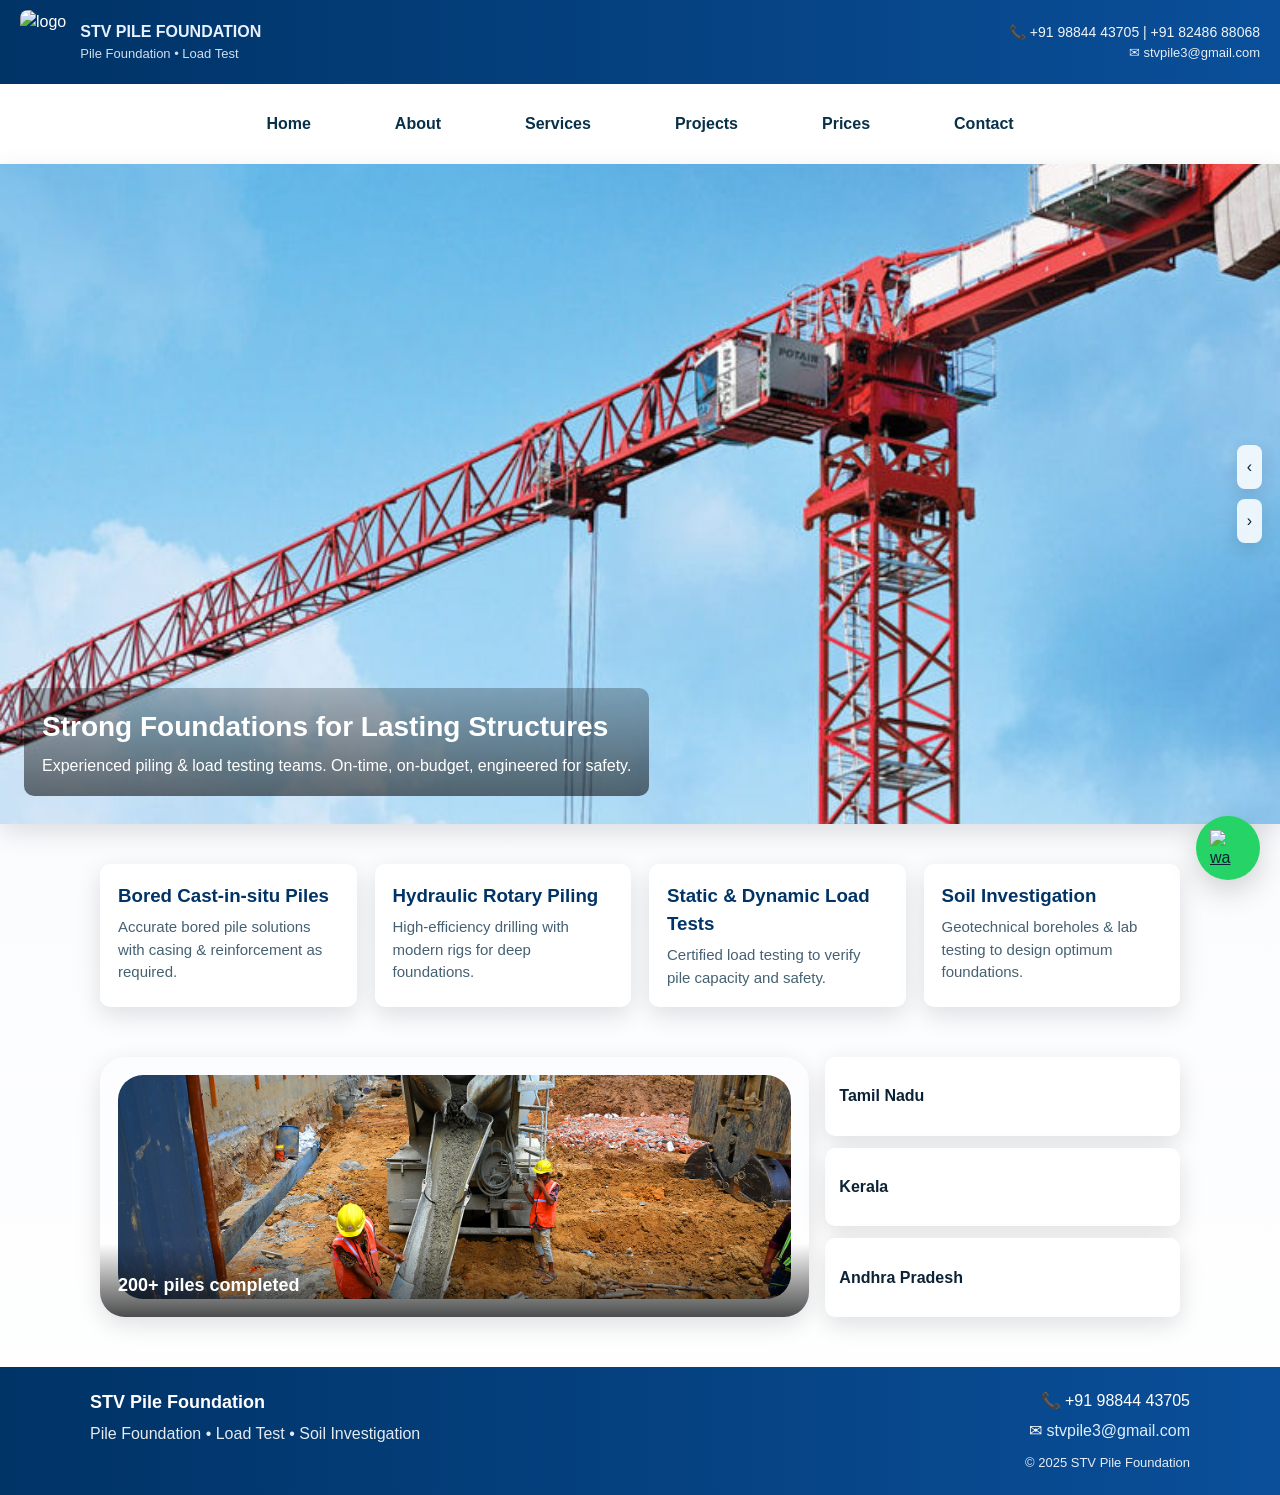
==== index.html @ b6acaedd "Add initial index.html with layout and styles" ====
<!DOCTYPE html>
<html lang="en">
<head>
<meta charset="utf-8" />
<meta name="viewport" content="width=device-width,initial-scale=1" />
<title>STV Pile Foundation — Home</title>

<style>
  /* -------- Theme & Reset -------- */
  :root{
    --blue-900:#003366;
    --blue-700:#0a4f9a;
    --accent:#0ea5ff;
    --muted:#f4f7fb;
    --card:#ffffff;
    --shadow: 0 8px 24px rgba(2,6,23,0.12);
  }
  *{box-sizing:border-box;margin:0;padding:0}
  body{font-family:Inter, Arial, sans-serif;background:linear-gradient(180deg,var(--muted),#fff);color:#0b2236;line-height:1.5;}
  a{color:inherit}

  /* -------- Topbar & Header (shared) -------- */
  .topbar{
    background:linear-gradient(90deg,var(--blue-900),var(--blue-700));
    color:white;
    padding:10px 20px;
    display:flex;
    justify-content:space-between;
    align-items:center;
    gap:20px;
    box-shadow:var(--shadow);
  }
  .top-left{display:flex;align-items:center;gap:14px}
  .logo{height:64px;width:auto;border-radius:8px;object-fit:contain}
  .top-contact{font-size:14px;opacity:0.95}
  header {
    background:white;
    display:flex;
    flex-direction:row;
    align-items:center;
    justify-content:center;   /* Spread items */
    padding:18px 20px;
    box-shadow:0 6px 0px rgba(0,0,0,0.06);
    gap: 60px;
}

/* COMMON CLASS FOR ALL OTHER HEADERS */
.ab, .se, .pe, .po, .co {
    background:#fff;
    display:flex;
    flex-direction:row;
    align-items:center;
    justify-content:left;
    padding:18px 0px;
    box-shadow:0 6px 0px rgba(0,0,0,0.06);
    /* gap: 60px; */
    /* width: calc(100% - 100px); */
    margin: 0 auto; /* centers content */
}

  header .brand { text-align:center; margin-bottom:12px }
  h1{font-size:24px;color:var(--blue-900);letter-spacing:0.4px}
  p.lead{color:#3b556b;margin-top:6px}

  nav.mainnav{display:flex;gap:18px;flex-wrap:wrap}
  nav.mainnav a{
    text-decoration:none;padding:10px 12px;border-radius:8px;font-weight:600;color:#083049;
    transition:all .22s ease;
  }
  nav.mainnav a:hover{background:linear-gradient(90deg,var(--blue-700),var(--blue-900));color:white;box-shadow:0 8px 20px rgba(3,30,66,0.12)}
  /* nav.mainnav a.active{background:var(--blue-900);color:white} */

  /* -------- Hero Slider -------- */
  .hero{
    max-width:1500px;margin:0px auto 2px;overflow:hidden;box-shadow:var(--shadow);background:#fff;
  }
  .slides{position:relative;height:660px}
  .slide{
    position:absolute;inset:0;opacity:0;transition:opacity .9s ease, transform .9s ease;
    background-size:cover;background-position:center;
  }
  .slide.show{opacity:1;transform:translateY(0)}
  .hero-overlay{
    position:absolute;left:24px;bottom:28px;color:white;z-index:4;
    background:linear-gradient(180deg, rgba(0,0,0,0.25), rgba(0,0,0,0.55));
    padding:18px;border-radius:10px;max-width:60%;
  }
  .hero-overlay h2{font-size:28px;margin-bottom:6px}
  .hero-controls{position:absolute;right:18px;top:50%;transform:translateY(-50%);z-index:6;display:flex;flex-direction:column;gap:10px}
  .hero-btn{background:rgba(255,255,255,0.85);padding:10px;border-radius:8px;cursor:pointer;box-shadow:0 6px 18px rgba(2,6,23,0.12)}
  .hero-btn:hover{transform:translateY(-3px)}

  /* -------- Quick services cards -------- */
  .cards{max-width:1100px;margin:30px auto;display:grid;grid-template-columns:repeat(auto-fit,minmax(220px,1fr));gap:18px;padding:10px}
  .card{background:var(--card);padding:18px;border-radius:10px;box-shadow:var(--shadow);transition:transform .25s ease, box-shadow .25s ease}
  .card:hover{transform:translateY(-8px);box-shadow:0 16px 40px rgba(3,30,66,0.12)}
  .card h3{color:var(--blue-900);margin-bottom:6px}
  .card p{color:#446173;font-size:15px}

  /* -------- Projects preview -------- */
  .projects-preview{max-width:1100px;margin:18px auto 40px;padding:10px;display:grid;grid-template-columns:2fr 1fr;gap:16px;align-items:stretch}
  .project-large{background:url('Images/p1.jpg') center/cover no-repeat;height:240px;border-radius:12px;box-shadow:var(--shadow);position:relative;display:flex;align-items:flex-end;padding:18px;color:white}
  .project-large .tag{background:rgba(0,0,0,0.45);padding:8px;border-radius:8px}
  .project-list{display:grid;gap:12px}
  .project-item{background:#fff;padding:14px;border-radius:10px;box-shadow:var(--shadow);display:flex;align-items:center;gap:12px}

  /* -------- Footer (shared) -------- */
  footer{background:linear-gradient(90deg,var(--blue-900),var(--blue-700));color:white;padding:22px 18px;margin-top:36px}
  footer .wrap{max-width:1100px;margin:auto;display:flex;justify-content:space-between;gap:20px;flex-wrap:wrap}
  footer a{color:#dbeeff;text-decoration:none}

  /* -------- WhatsApp floating -------- */
  .wa{
    position:fixed;right:20px;bottom:20px;width:64px;height:64px;border-radius:50%;
    display:flex;align-items:center;justify-content:center;background:#25D366;box-shadow:0 10px 30px rgba(0,0,0,0.18);z-index:60;transition:transform .2s;
  }
  .wa:hover{transform:translateY(-6px)}
  .wa img{width:36px;height:36px}

  /* -------- Responsive -------- */
  @media (max-width:880px){
    .hero-overlay{max-width:85%}
    .projects-preview{grid-template-columns:1fr}
    .project-large{height:180px}
  }

  /* -------- small animations -------- */
  .fade-in{opacity:0;transform:translateY(8px);animation:fadeIn .7s forwards}
  @keyframes fadeIn{to{opacity:1;transform:none}}


  .project-large{
  position: relative;
  border-radius: 25px;
  overflow: hidden;
  height: 260px;
}

.project-img{
  width: 100%;
  height: 100%;
  object-fit: cover;
  display: block;
    border-radius: 25px;

}

.project-overlay{
  position: absolute;
  bottom: 0;
  left: 0;
  right: 0;
  padding: 18px;
  background: linear-gradient(to top, rgba(0,0,0,0.7), transparent);
  color: white;
}

</style>
</head>
<body>

  <!-- Topbar -->
  <div class="topbar">
    <div class="top-left">
      <img class="logo" src="Images/logo.png" alt="logo">
      <div style="color:#e6f0ff">
        <div style="font-weight:700">STV PILE FOUNDATION</div>
        <div style="font-size:13px;opacity:.9">Pile Foundation • Load Test</div>
      </div>
    </div>

    <div class="top-contact" style="text-align:right">
      <div>📞 +91 98844 43705 | +91 82486 88068</div>
      <div style="font-size:13px;opacity:.95">✉ stvpile3@gmail.com</div>
    </div>
  </div>

  <!-- Header + Nav -->
  <header>
    <nav class="mainnav">
      <a class="active" href="stv.html">Home</a></nav>
      <nav class="mainnav"> <a href="about.html">About</a>
</nav>
      <nav class="mainnav"><a href="service.html">Services</a></nav>
      <nav class="mainnav"> <a href="project.html">Projects</a></nav>
      <nav class="mainnav"><a href="price.html">Prices</a></nav>
      <nav class="mainnav"><a href="contact.html">Contact</a></nav>
  </header>
  

  <!-- HERO -->
  <section class="hero fade-in" aria-hidden="false">

    <div class="slides" id="slides">
      <div class="slide show" style="background-image:url('img1.jpg')"></div>
      <div class="slide" style="background-image:url('img2.jpg')"></div>
      <div class="slide" style="background-image:url('img3.jpg')"></div>
      <div class="hero-overlay">
        <h2>Strong Foundations for Lasting Structures</h2>
        <p>Experienced piling & load testing teams. On-time, on-budget, engineered for safety.</p>
      </div>
      <div class="hero-controls">
        <div class="hero-btn" id="prev">‹</div>
        <div class="hero-btn" id="next">›</div>
      </div>
    </div>
  </section>

  <!-- Services Cards -->
  <section class="cards fade-in" style="animation-delay:.15s">
    <div class="card">
      <h3>Bored Cast-in-situ Piles</h3>
      <p>Accurate bored pile solutions with casing & reinforcement as required.</p>
    </div>
    <div class="card">
      <h3>Hydraulic Rotary Piling</h3>
      <p>High-efficiency drilling with modern rigs for deep foundations.</p>
    </div>
    <div class="card">
      <h3>Static & Dynamic Load Tests</h3>
      <p>Certified load testing to verify pile capacity and safety.</p>
    </div>
    <div class="card">
      <h3>Soil Investigation</h3>
      <p>Geotechnical boreholes & lab testing to design optimum foundations.</p>
    </div>
  </section>

  <!-- Projects preview
  <section class="projects-preview fade-in" style="animation-delay:.25s">
    <div class="project-large">
      <div>
        <div class="tag">Residential Complex — Chennai</div>
        <div style="margin-top:10px;font-weight:700;font-size:18px">200+ piles completed</div>
      </div>
    </div>
    <div class="project-list">
      <div class="project-item"><strong>Commercial Complex</strong> • Coimbatore</div>
      <div class="project-item"><strong>Bridge Support</strong> • Trichy</div>
      <div class="project-item"><strong>Industrial Plant</strong> • Hosur</div>
    </div>
  </section> -->
  <!-- Projects preview -->
<section class="projects-preview fade-in" style="animation-delay:.25s">

  <div class="project-large">
    <!-- Image -->
    <img src="imgg1.jpg" alt="Residential Complex Chennai" class="project-img">

    <!-- Text Overlay -->
    <div class="project-overlay">
      <div style="margin-top:10px;font-weight:700;font-size:18px">
        200+ piles completed
      </div>
    </div>
  </div>

  <div class="project-list">
    <div class="project-item"><strong>  Tamil Nadu</strong> </div>
    <div class="project-item"><strong>  Kerala</strong></div>
    <div class="project-item"><strong>  Andhra Pradesh</strong></div>
  </div>

</section>


  <!-- Footer -->
  <footer>
    <div class="wrap">
      <div>
        <div style="font-size:18px;font-weight:700">STV Pile Foundation</div>
        <div style="opacity:0.9;margin-top:6px">Pile Foundation • Load Test • Soil Investigation</div>
      </div>
      <div style="text-align:right">
        <div>📞 +91 98844 43705</div>
        <div style="margin-top:6px">✉ <a href="mailto:stvpile3@gmail.com">stvpile3@gmail.com</a></div>
        <div style="margin-top:10px; font-size:13px; opacity:.9">© 2025 STV Pile Foundation</div>
      </div>
    </div>
  </footer>

  <!-- WhatsApp -->
  <a class="wa" href="https://wa.me/919884443705" target="_blank" aria-label="WhatsApp">
    <img src="https://upload.wikimedia.org/wikipedia/commons/6/6b/WhatsApp.svg" alt="wa">
  </a>

<script>
  // Slider simple logic
  (function(){
    const slides = document.querySelectorAll('.slide');
    let idx = 0, timer = null;

    function show(i){
      slides.forEach(s=>s.classList.remove('show'));
      slides[i].classList.add('show');
    }
    function next(){ idx = (idx+1) % slides.length; show(idx); }

    document.getElementById('next').addEventListener('click', ()=>{
      clearInterval(timer); next(); timer = setInterval(next,4000);
    });
    document.getElementById('prev').addEventListener('click', ()=>{
      clearInterval(timer); idx = (idx-1 + slides.length) % slides.length; show(idx); timer = setInterval(next,4000);
    });

    timer = setInterval(next,4000);
    show(0);
  })();
</script>

</body>
</html>
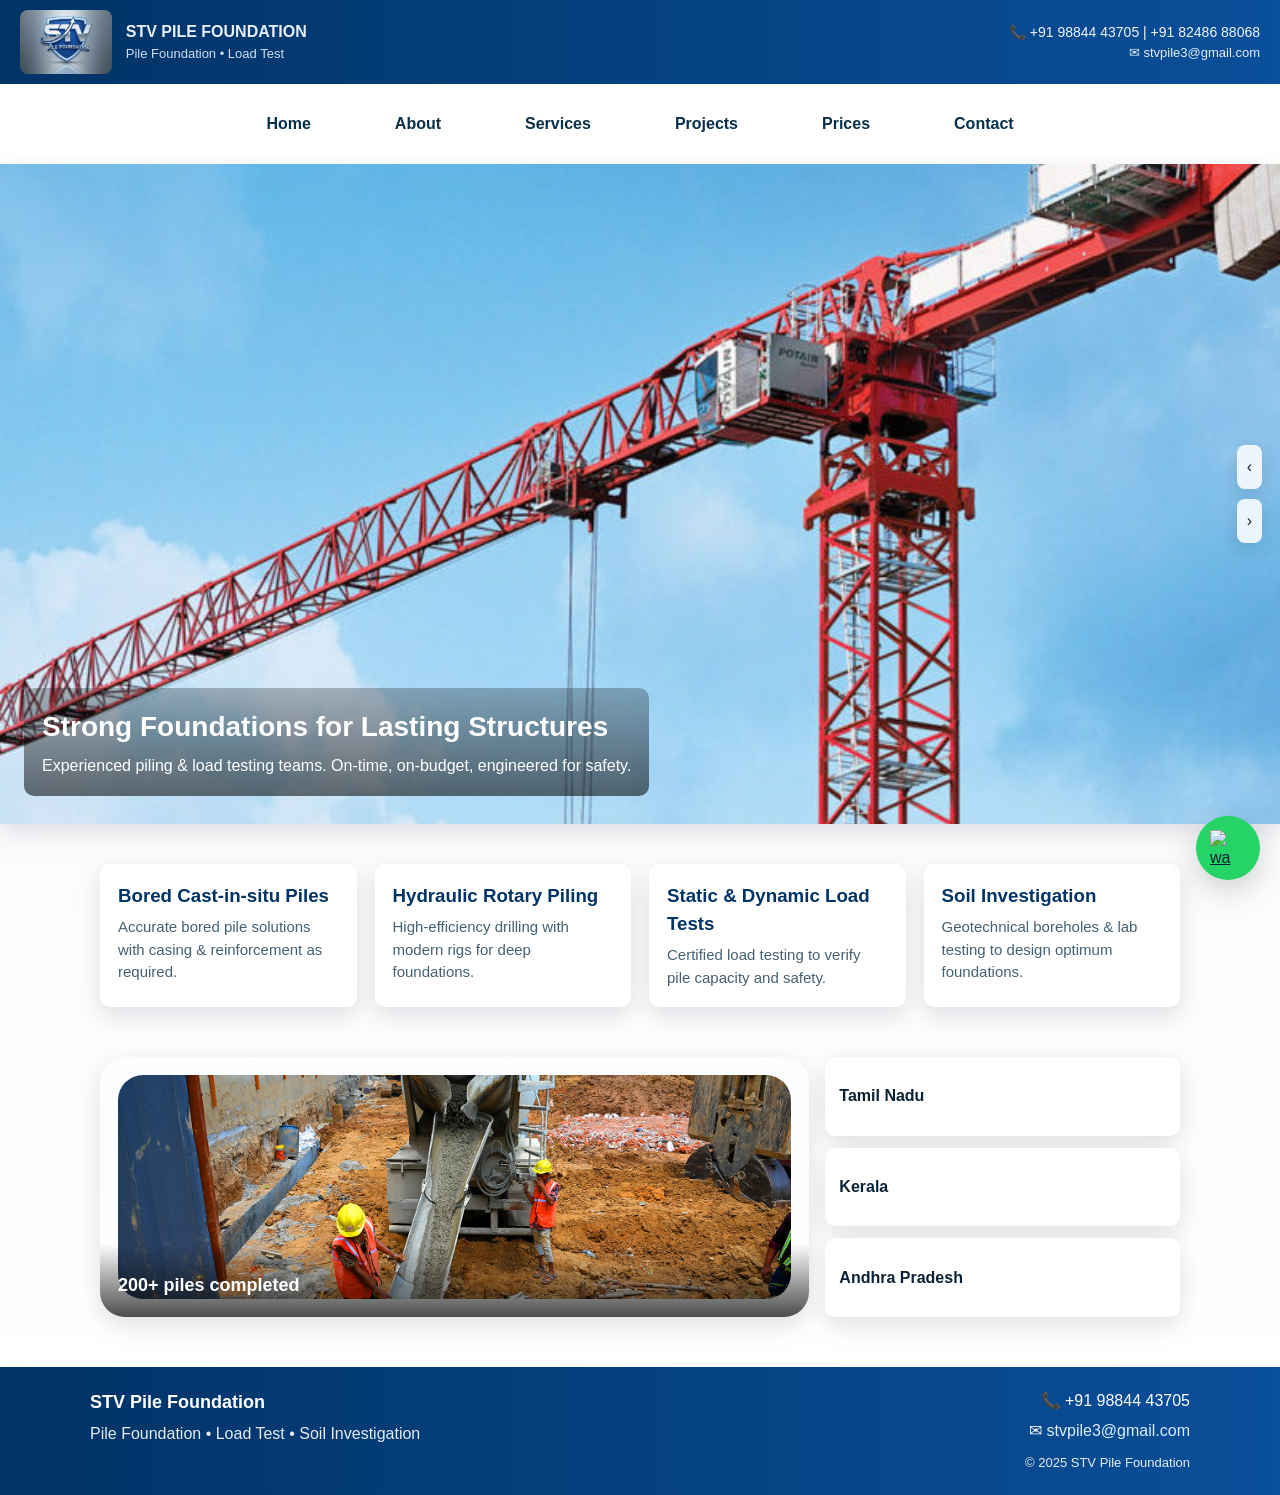
==== commit ca423a34: "Update index.html" ====
--- a/index.html
+++ b/index.html
@@ -162,7 +162,7 @@
   <!-- Topbar -->
   <div class="topbar">
     <div class="top-left">
-      <img class="logo" src="Images/logo.png" alt="logo">
+      <img class="logo" src="logo.png" alt="logo">
       <div style="color:#e6f0ff">
         <div style="font-weight:700">STV PILE FOUNDATION</div>
         <div style="font-size:13px;opacity:.9">Pile Foundation • Load Test</div>
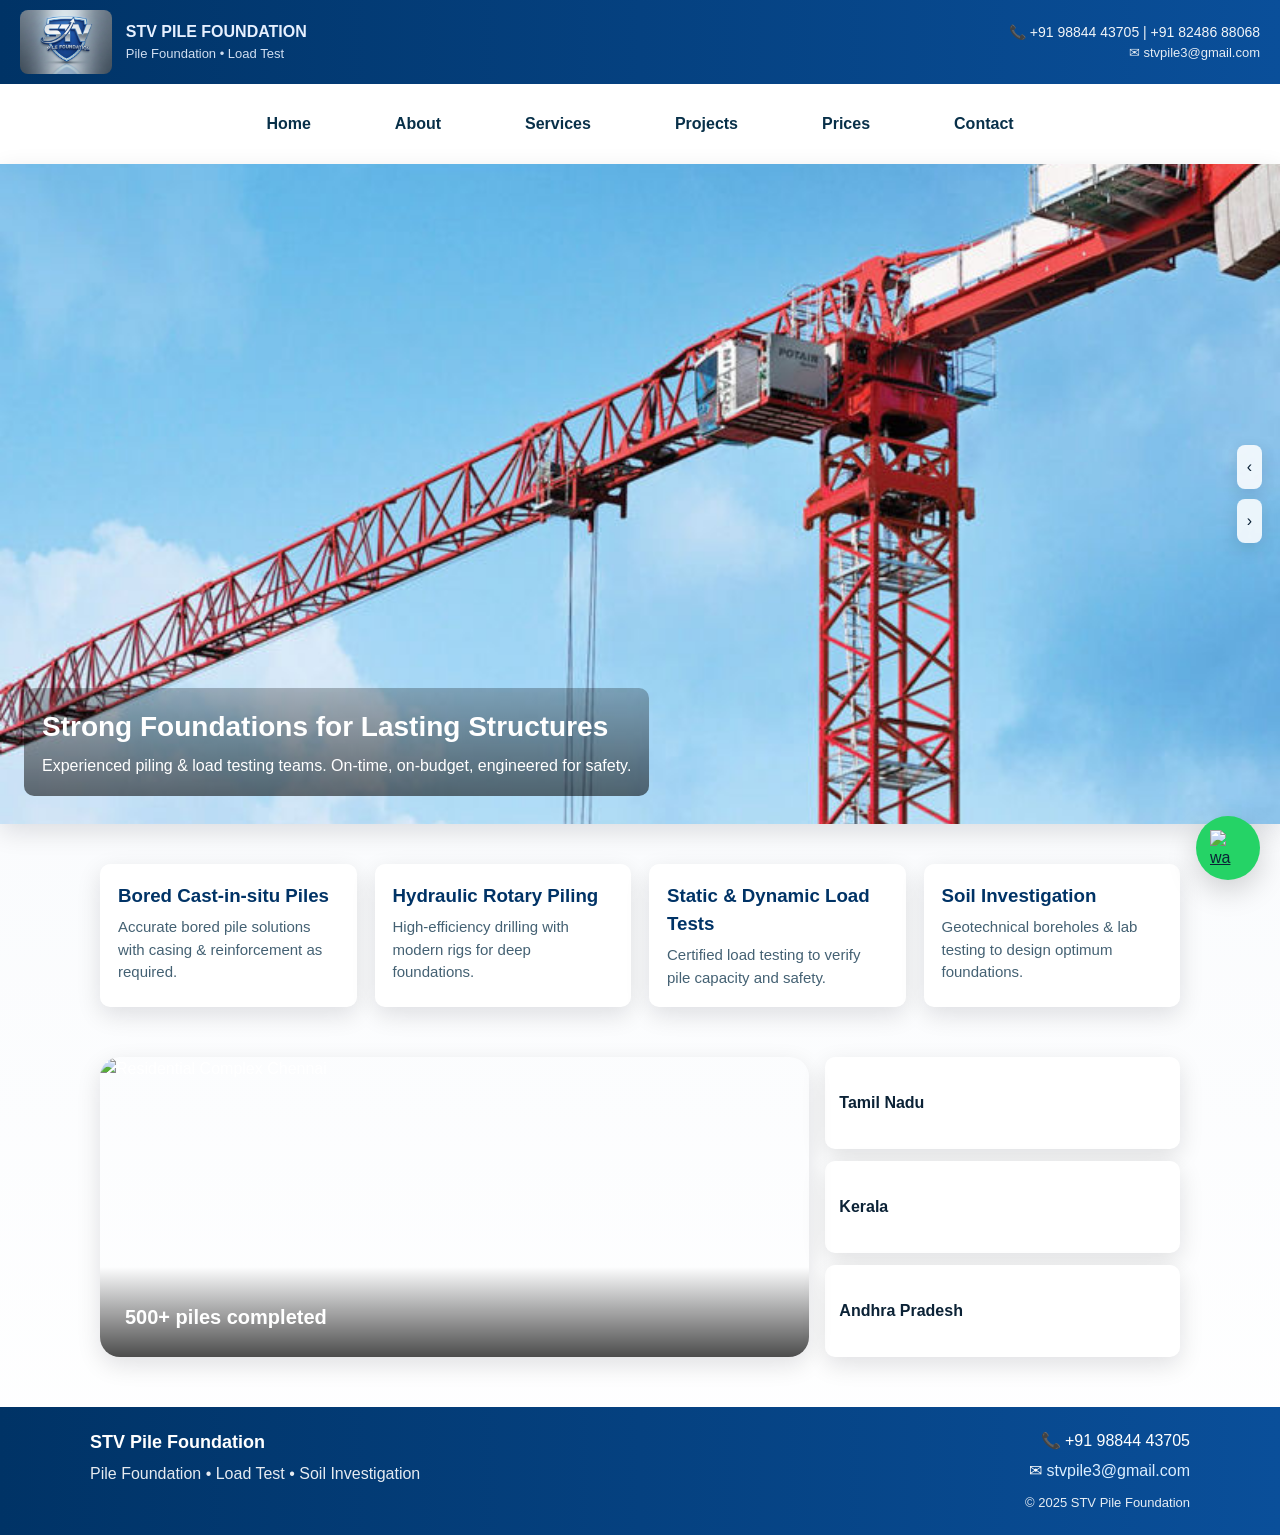
==== commit 2194828b: "final" ====
--- a/index.html
+++ b/index.html
@@ -99,7 +99,7 @@
 
   /* -------- Projects preview -------- */
   .projects-preview{max-width:1100px;margin:18px auto 40px;padding:10px;display:grid;grid-template-columns:2fr 1fr;gap:16px;align-items:stretch}
-  .project-large{background:url('Images/p1.jpg') center/cover no-repeat;height:240px;border-radius:12px;box-shadow:var(--shadow);position:relative;display:flex;align-items:flex-end;padding:18px;color:white}
+  .project-large{background:url('Images/p1.jpg') center/cover no-repeat;height:240px;border-radius:12px;box-shadow:var(--shadow);position:relative;display:flex;align-items:flex-end;padding:0px;color:white}
   .project-large .tag{background:rgba(0,0,0,0.45);padding:8px;border-radius:8px}
   .project-list{display:grid;gap:12px}
   .project-item{background:#fff;padding:14px;border-radius:10px;box-shadow:var(--shadow);display:flex;align-items:center;gap:12px}
@@ -129,11 +129,11 @@
   @keyframes fadeIn{to{opacity:1;transform:none}}
 
 
-  .project-large{
+.project-large{
   position: relative;
-  border-radius: 25px;
+  height: 300px;
+  border-radius: 20px;
   overflow: hidden;
-  height: 260px;
 }
 
 .project-img{
@@ -141,19 +141,17 @@
   height: 100%;
   object-fit: cover;
   display: block;
-    border-radius: 25px;
-
 }
 
 .project-overlay{
-  position: absolute;
-  bottom: 0;
-  left: 0;
-  right: 0;
-  padding: 18px;
-  background: linear-gradient(to top, rgba(0,0,0,0.7), transparent);
-  color: white;
-}
+  position:absolute;
+  bottom:0;
+  width:100%;
+  padding:25px;
+  background:linear-gradient(to top, rgba(0,0,0,0.7), transparent);
+  color:#fff;
+}
+
 
 </style>
 </head>
@@ -178,7 +176,7 @@
   <!-- Header + Nav -->
   <header>
     <nav class="mainnav">
-      <a class="active" href="stv.html">Home</a></nav>
+      <a class="active" href="index.html">Home</a></nav>
       <nav class="mainnav"> <a href="about.html">About</a>
 </nav>
       <nav class="mainnav"><a href="service.html">Services</a></nav>
@@ -186,7 +184,7 @@
       <nav class="mainnav"><a href="price.html">Prices</a></nav>
       <nav class="mainnav"><a href="contact.html">Contact</a></nav>
   </header>
-  
+
 
   <!-- HERO -->
   <section class="hero fade-in" aria-hidden="false">
@@ -226,31 +224,17 @@
     </div>
   </section>
 
-  <!-- Projects preview
-  <section class="projects-preview fade-in" style="animation-delay:.25s">
-    <div class="project-large">
-      <div>
-        <div class="tag">Residential Complex — Chennai</div>
-        <div style="margin-top:10px;font-weight:700;font-size:18px">200+ piles completed</div>
-      </div>
-    </div>
-    <div class="project-list">
-      <div class="project-item"><strong>Commercial Complex</strong> • Coimbatore</div>
-      <div class="project-item"><strong>Bridge Support</strong> • Trichy</div>
-      <div class="project-item"><strong>Industrial Plant</strong> • Hosur</div>
-    </div>
-  </section> -->
   <!-- Projects preview -->
 <section class="projects-preview fade-in" style="animation-delay:.25s">
 
   <div class="project-large">
     <!-- Image -->
-    <img src="imgg1.jpg" alt="Residential Complex Chennai" class="project-img">
+    <img src="vec.png" alt="Residential Complex Chennai" class="project-img">
 
     <!-- Text Overlay -->
     <div class="project-overlay">
-      <div style="margin-top:10px;font-weight:700;font-size:18px">
-        200+ piles completed
+        <div style="margin-top:10px;font-weight:700;font-size:20px">
+        500+ piles completed
       </div>
     </div>
   </div>
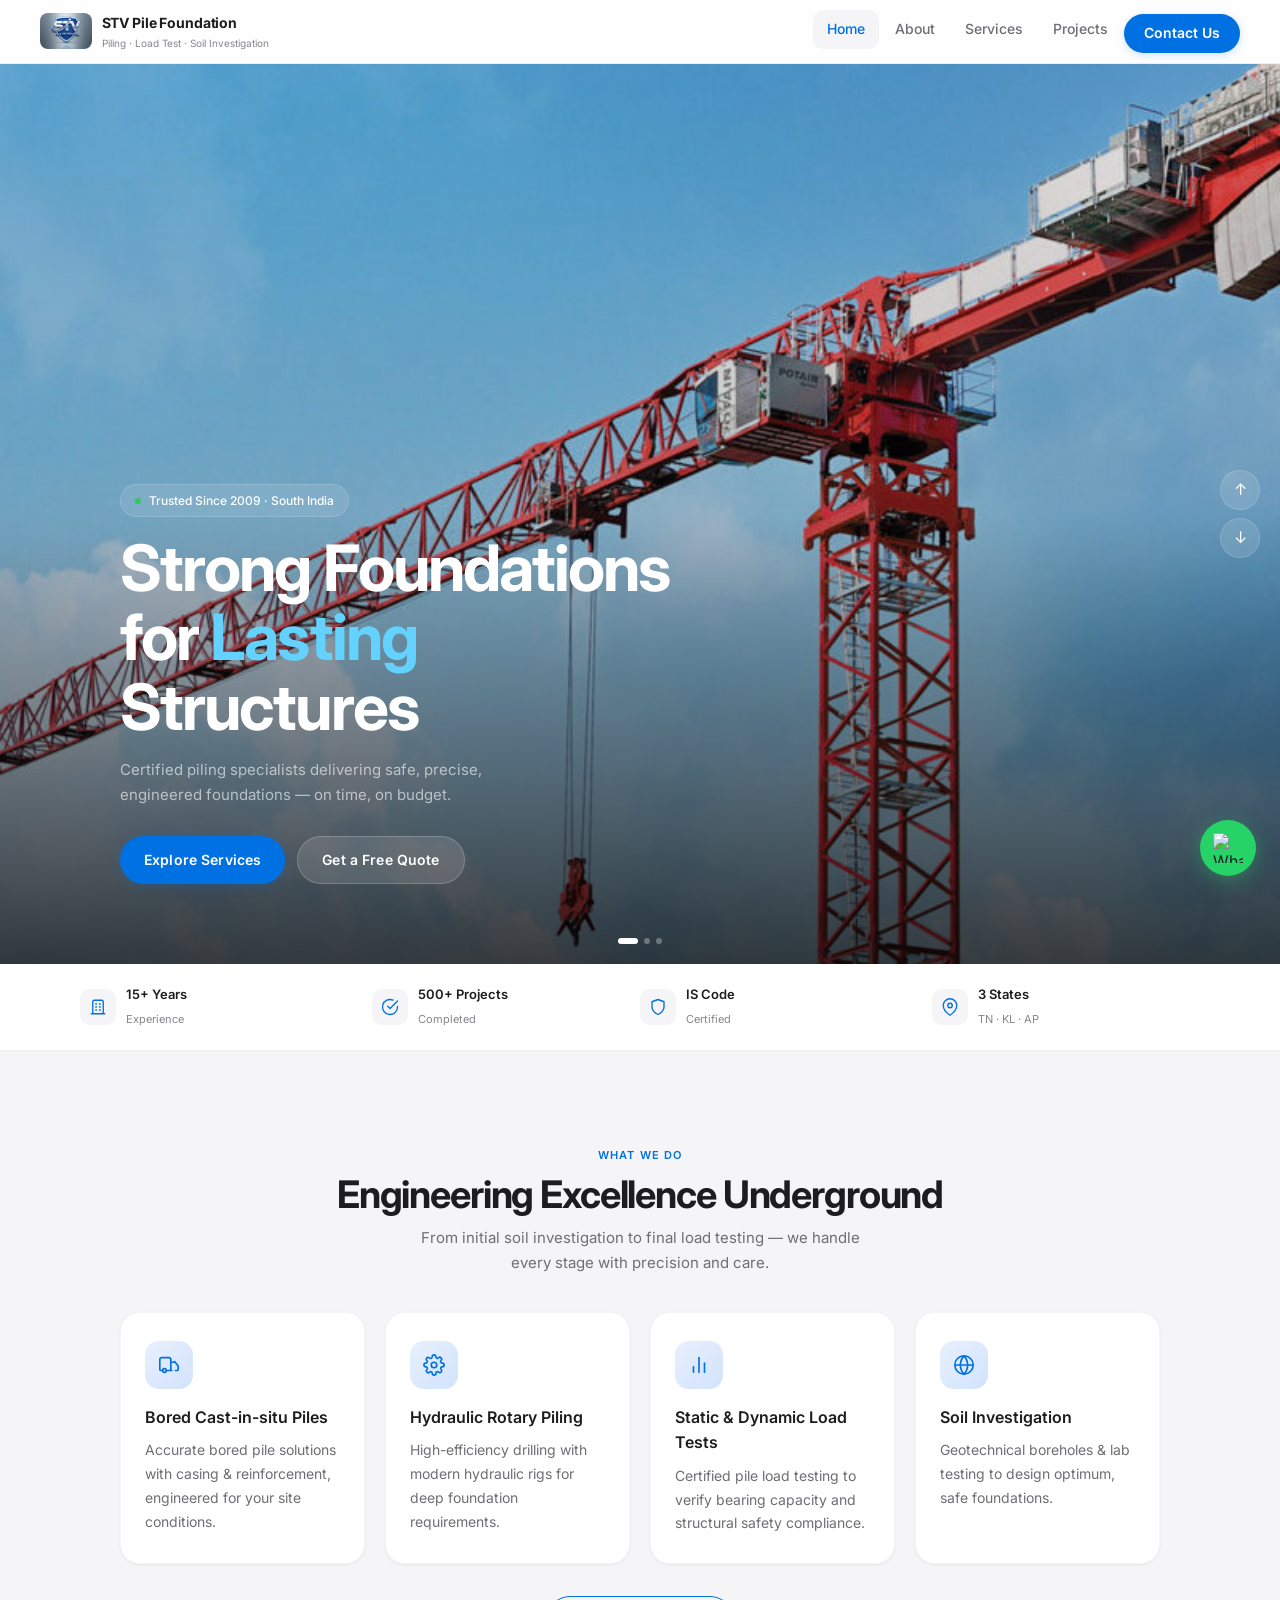
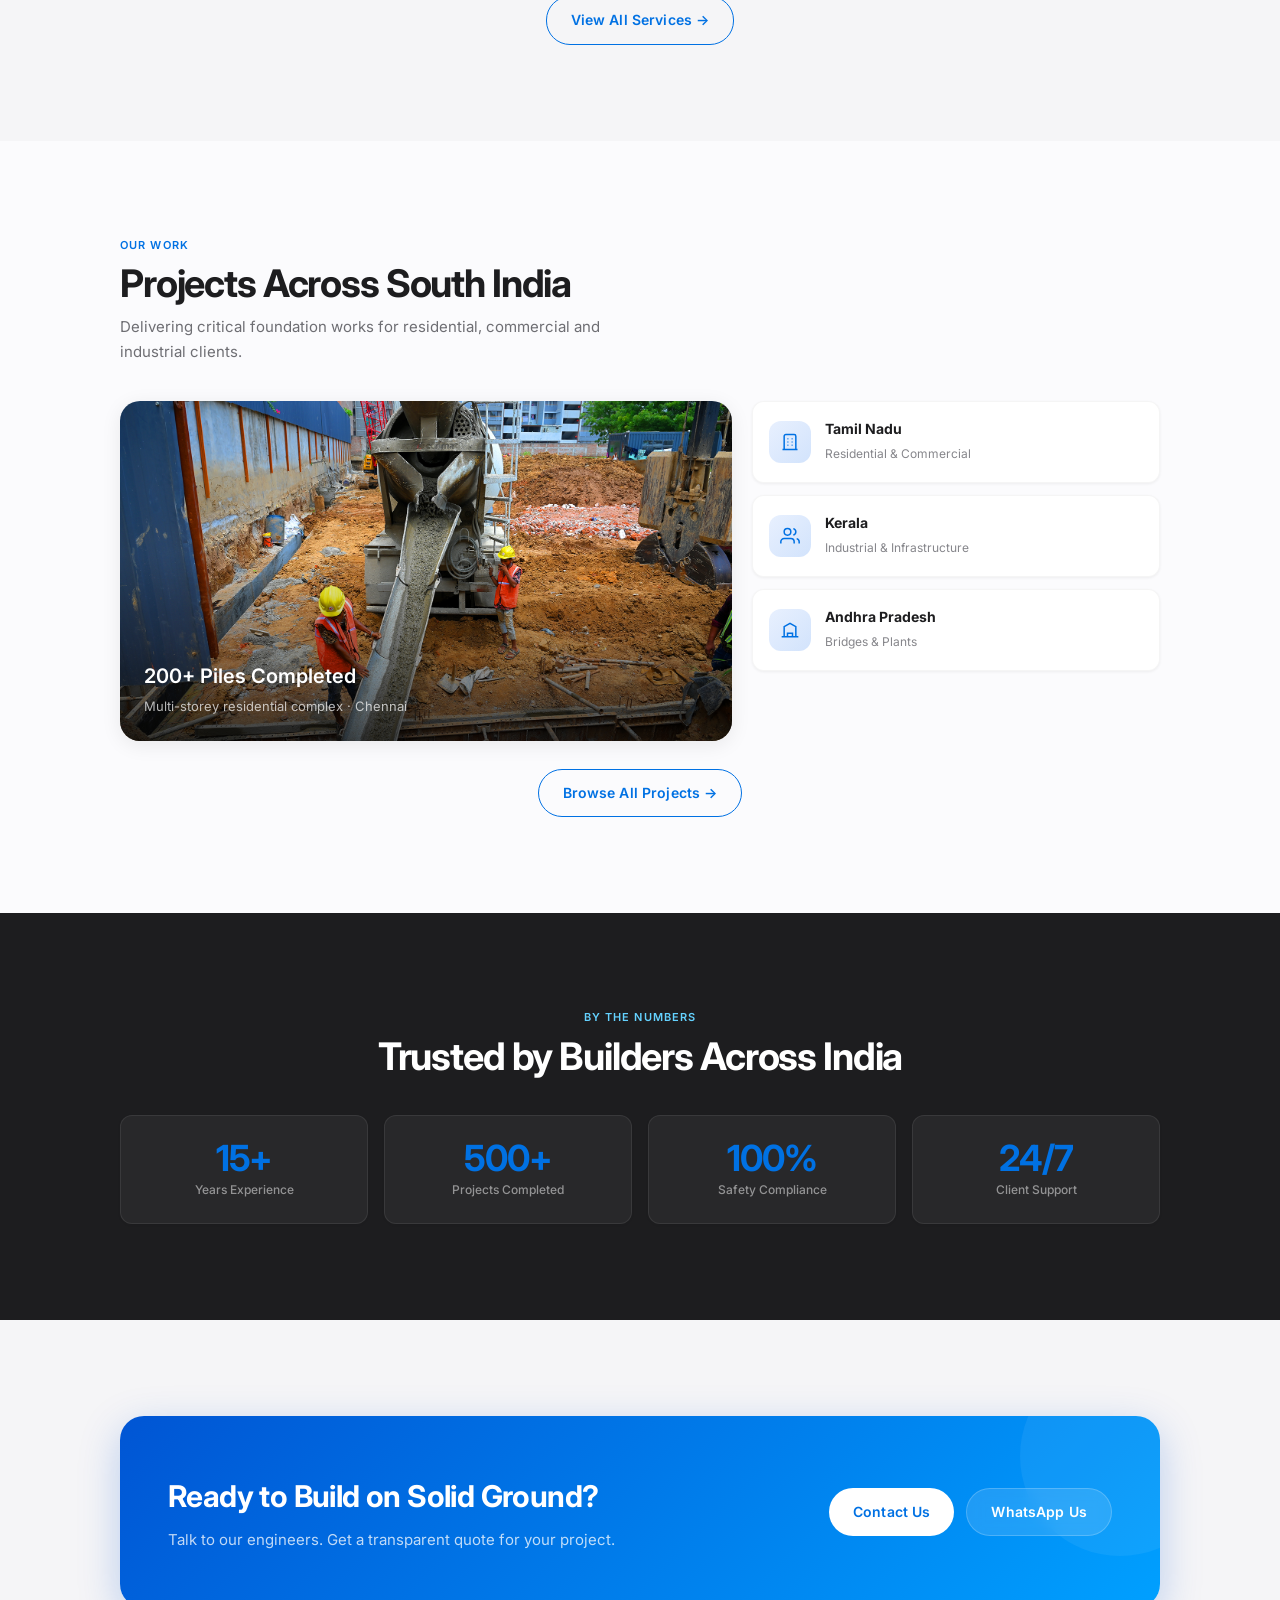
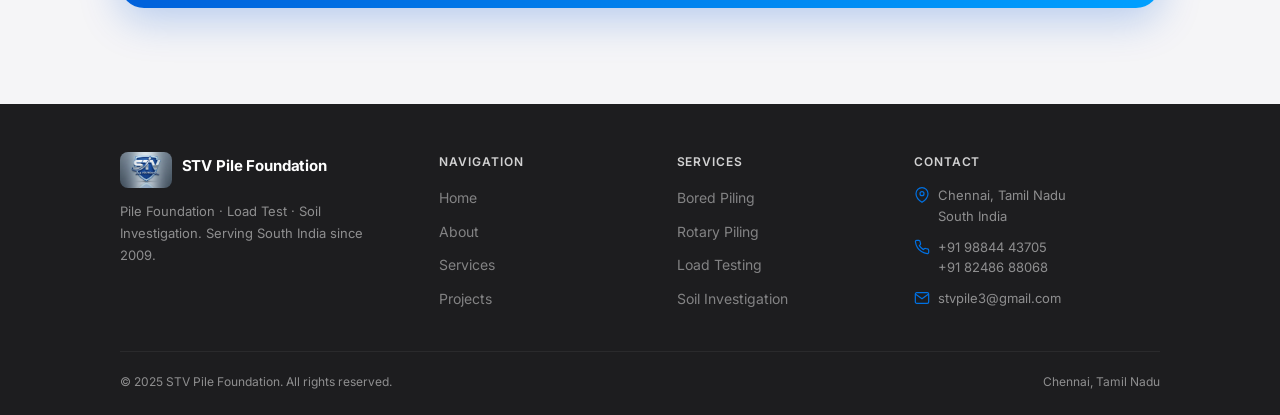
==== commit 292d67ee: "Initial commit" ====
--- a/index.html
+++ b/index.html
@@ -1,296 +1,299 @@
 <!DOCTYPE html>
 <html lang="en">
 <head>
-<meta charset="utf-8" />
-<meta name="viewport" content="width=device-width,initial-scale=1" />
-<title>STV Pile Foundation — Home</title>
-
-<style>
-  /* -------- Theme & Reset -------- */
-  :root{
-    --blue-900:#003366;
-    --blue-700:#0a4f9a;
-    --accent:#0ea5ff;
-    --muted:#f4f7fb;
-    --card:#ffffff;
-    --shadow: 0 8px 24px rgba(2,6,23,0.12);
-  }
-  *{box-sizing:border-box;margin:0;padding:0}
-  body{font-family:Inter, Arial, sans-serif;background:linear-gradient(180deg,var(--muted),#fff);color:#0b2236;line-height:1.5;}
-  a{color:inherit}
-
-  /* -------- Topbar & Header (shared) -------- */
-  .topbar{
-    background:linear-gradient(90deg,var(--blue-900),var(--blue-700));
-    color:white;
-    padding:10px 20px;
-    display:flex;
-    justify-content:space-between;
-    align-items:center;
-    gap:20px;
-    box-shadow:var(--shadow);
-  }
-  .top-left{display:flex;align-items:center;gap:14px}
-  .logo{height:64px;width:auto;border-radius:8px;object-fit:contain}
-  .top-contact{font-size:14px;opacity:0.95}
-  header {
-    background:white;
-    display:flex;
-    flex-direction:row;
-    align-items:center;
-    justify-content:center;   /* Spread items */
-    padding:18px 20px;
-    box-shadow:0 6px 0px rgba(0,0,0,0.06);
-    gap: 60px;
+<meta charset="utf-8"/>
+<meta name="viewport" content="width=device-width,initial-scale=1"/>
+<title>STV Pile Foundation | Piling & Foundation Services in Chennai, Tamil Nadu</title>
+<meta name="description" content="STV Pile Foundation — trusted piling contractor with 15+ years experience in Chennai. Bored piling, rotary piling, load testing & soil investigation across Tamil Nadu, Kerala & Andhra Pradesh."/>
+<meta name="keywords" content="pile foundation Chennai, piling contractor Tamil Nadu, bored piling services, hydraulic rotary piling, pile load testing, soil investigation Chennai, foundation engineering South India, piling company near me, best piling contractor Chennai"/>
+<meta name="author" content="STV Pile Foundation"/>
+<meta name="robots" content="index, follow"/>
+<link rel="canonical" href="https://stvpile.in/"/>
+<meta property="og:title" content="STV Pile Foundation | Piling & Foundation Services in Chennai"/>
+<meta property="og:description" content="Trusted piling contractor with 15+ years experience. Bored piling, rotary piling, load testing & soil investigation across South India."/>
+<meta property="og:image" content="https://stvpile.in/Images/logo.png"/>
+<meta property="og:url" content="https://stvpile.in/"/>
+<meta property="og:type" content="website"/>
+<meta property="og:site_name" content="STV Pile Foundation"/>
+<link rel="icon" type="image/png" href="Images/logo.png"/>
+<link rel="apple-touch-icon" href="Images/logo.png"/>
+<link rel="preconnect" href="https://fonts.googleapis.com"/>
+<link rel="preconnect" href="https://fonts.gstatic.com" crossorigin/>
+<link rel="stylesheet" href="style.css"/>
+<script type="application/ld+json">
+{
+  "@context":"https://schema.org",
+  "@type":"LocalBusiness",
+  "name":"STV Pile Foundation",
+  "description":"Trusted piling contractor providing bored piling, rotary piling, load testing and soil investigation services across South India since 2009.",
+  "url":"https://stvpile.in",
+  "telephone":"+919884443705",
+  "email":"stvpile3@gmail.com",
+  "address":{"@type":"PostalAddress","addressLocality":"Chennai","addressRegion":"Tamil Nadu","addressCountry":"IN"},
+  "geo":{"@type":"GeoCoordinates","latitude":"13.0827","longitude":"80.2707"},
+  "areaServed":["Tamil Nadu","Kerala","Andhra Pradesh"],
+  "foundingDate":"2009",
+  "image":"https://stvpile.in/Images/logo.png",
+  "priceRange":"$$",
+  "openingHoursSpecification":{"@type":"OpeningHoursSpecification","dayOfWeek":["Monday","Tuesday","Wednesday","Thursday","Friday","Saturday","Sunday"],"opens":"00:00","closes":"23:59"}
 }
-
-/* COMMON CLASS FOR ALL OTHER HEADERS */
-.ab, .se, .pe, .po, .co {
-    background:#fff;
-    display:flex;
-    flex-direction:row;
-    align-items:center;
-    justify-content:left;
-    padding:18px 0px;
-    box-shadow:0 6px 0px rgba(0,0,0,0.06);
-    /* gap: 60px; */
-    /* width: calc(100% - 100px); */
-    margin: 0 auto; /* centers content */
-}
-
-  header .brand { text-align:center; margin-bottom:12px }
-  h1{font-size:24px;color:var(--blue-900);letter-spacing:0.4px}
-  p.lead{color:#3b556b;margin-top:6px}
-
-  nav.mainnav{display:flex;gap:18px;flex-wrap:wrap}
-  nav.mainnav a{
-    text-decoration:none;padding:10px 12px;border-radius:8px;font-weight:600;color:#083049;
-    transition:all .22s ease;
-  }
-  nav.mainnav a:hover{background:linear-gradient(90deg,var(--blue-700),var(--blue-900));color:white;box-shadow:0 8px 20px rgba(3,30,66,0.12)}
-  /* nav.mainnav a.active{background:var(--blue-900);color:white} */
-
-  /* -------- Hero Slider -------- */
-  .hero{
-    max-width:1500px;margin:0px auto 2px;overflow:hidden;box-shadow:var(--shadow);background:#fff;
-  }
-  .slides{position:relative;height:660px}
-  .slide{
-    position:absolute;inset:0;opacity:0;transition:opacity .9s ease, transform .9s ease;
-    background-size:cover;background-position:center;
-  }
-  .slide.show{opacity:1;transform:translateY(0)}
-  .hero-overlay{
-    position:absolute;left:24px;bottom:28px;color:white;z-index:4;
-    background:linear-gradient(180deg, rgba(0,0,0,0.25), rgba(0,0,0,0.55));
-    padding:18px;border-radius:10px;max-width:60%;
-  }
-  .hero-overlay h2{font-size:28px;margin-bottom:6px}
-  .hero-controls{position:absolute;right:18px;top:50%;transform:translateY(-50%);z-index:6;display:flex;flex-direction:column;gap:10px}
-  .hero-btn{background:rgba(255,255,255,0.85);padding:10px;border-radius:8px;cursor:pointer;box-shadow:0 6px 18px rgba(2,6,23,0.12)}
-  .hero-btn:hover{transform:translateY(-3px)}
-
-  /* -------- Quick services cards -------- */
-  .cards{max-width:1100px;margin:30px auto;display:grid;grid-template-columns:repeat(auto-fit,minmax(220px,1fr));gap:18px;padding:10px}
-  .card{background:var(--card);padding:18px;border-radius:10px;box-shadow:var(--shadow);transition:transform .25s ease, box-shadow .25s ease}
-  .card:hover{transform:translateY(-8px);box-shadow:0 16px 40px rgba(3,30,66,0.12)}
-  .card h3{color:var(--blue-900);margin-bottom:6px}
-  .card p{color:#446173;font-size:15px}
-
-  /* -------- Projects preview -------- */
-  .projects-preview{max-width:1100px;margin:18px auto 40px;padding:10px;display:grid;grid-template-columns:2fr 1fr;gap:16px;align-items:stretch}
-  .project-large{background:url('Images/p1.jpg') center/cover no-repeat;height:240px;border-radius:12px;box-shadow:var(--shadow);position:relative;display:flex;align-items:flex-end;padding:0px;color:white}
-  .project-large .tag{background:rgba(0,0,0,0.45);padding:8px;border-radius:8px}
-  .project-list{display:grid;gap:12px}
-  .project-item{background:#fff;padding:14px;border-radius:10px;box-shadow:var(--shadow);display:flex;align-items:center;gap:12px}
-
-  /* -------- Footer (shared) -------- */
-  footer{background:linear-gradient(90deg,var(--blue-900),var(--blue-700));color:white;padding:22px 18px;margin-top:36px}
-  footer .wrap{max-width:1100px;margin:auto;display:flex;justify-content:space-between;gap:20px;flex-wrap:wrap}
-  footer a{color:#dbeeff;text-decoration:none}
-
-  /* -------- WhatsApp floating -------- */
-  .wa{
-    position:fixed;right:20px;bottom:20px;width:64px;height:64px;border-radius:50%;
-    display:flex;align-items:center;justify-content:center;background:#25D366;box-shadow:0 10px 30px rgba(0,0,0,0.18);z-index:60;transition:transform .2s;
-  }
-  .wa:hover{transform:translateY(-6px)}
-  .wa img{width:36px;height:36px}
-
-  /* -------- Responsive -------- */
-  @media (max-width:880px){
-    .hero-overlay{max-width:85%}
-    .projects-preview{grid-template-columns:1fr}
-    .project-large{height:180px}
-  }
-
-  /* -------- small animations -------- */
-  .fade-in{opacity:0;transform:translateY(8px);animation:fadeIn .7s forwards}
-  @keyframes fadeIn{to{opacity:1;transform:none}}
-
-
-.project-large{
-  position: relative;
-  height: 300px;
-  border-radius: 20px;
-  overflow: hidden;
-}
-
-.project-img{
-  width: 100%;
-  height: 100%;
-  object-fit: cover;
-  display: block;
-}
-
-.project-overlay{
-  position:absolute;
-  bottom:0;
-  width:100%;
-  padding:25px;
-  background:linear-gradient(to top, rgba(0,0,0,0.7), transparent);
-  color:#fff;
-}
-
-
-</style>
+</script>
 </head>
 <body>
 
-  <!-- Topbar -->
-  <div class="topbar">
-    <div class="top-left">
-      <img class="logo" src="logo.png" alt="logo">
-      <div style="color:#e6f0ff">
-        <div style="font-weight:700">STV PILE FOUNDATION</div>
-        <div style="font-size:13px;opacity:.9">Pile Foundation • Load Test</div>
-      </div>
-    </div>
-
-    <div class="top-contact" style="text-align:right">
-      <div>📞 +91 98844 43705 | +91 82486 88068</div>
-      <div style="font-size:13px;opacity:.95">✉ stvpile3@gmail.com</div>
-    </div>
-  </div>
-
-  <!-- Header + Nav -->
-  <header>
-    <nav class="mainnav">
-      <a class="active" href="index.html">Home</a></nav>
-      <nav class="mainnav"> <a href="about.html">About</a>
+<!-- Navbar -->
+<nav class="navbar" id="navbar">
+  <a href="index.html" class="nav-brand">
+    <img class="nav-logo" src="Images/logo.png" alt="STV Pile Foundation Logo"/>
+    <div>
+      <div class="nav-name">STV Pile Foundation</div>
+      <div class="nav-sub">Piling · Load Test · Soil Investigation</div>
+    </div>
+  </a>
+  <ul class="mainnav" id="mainnav">
+    <li><a href="index.html" class="active">Home</a></li>
+    <li><a href="about.html">About</a></li>
+    <li><a href="service.html">Services</a></li>
+    <li><a href="project.html">Projects</a></li>
+    <li><a href="contact.html" class="nav-cta">Contact Us</a></li>
+  </ul>
+  <button class="mobile-menu-btn" id="menuBtn" aria-label="Toggle menu">
+    <span></span><span></span><span></span>
+  </button>
 </nav>
-      <nav class="mainnav"><a href="service.html">Services</a></nav>
-      <nav class="mainnav"> <a href="project.html">Projects</a></nav>
-      <nav class="mainnav"><a href="price.html">Prices</a></nav>
-      <nav class="mainnav"><a href="contact.html">Contact</a></nav>
-  </header>
-
-
-  <!-- HERO -->
-  <section class="hero fade-in" aria-hidden="false">
-
-    <div class="slides" id="slides">
-      <div class="slide show" style="background-image:url('img1.jpg')"></div>
-      <div class="slide" style="background-image:url('img2.jpg')"></div>
-      <div class="slide" style="background-image:url('img3.jpg')"></div>
-      <div class="hero-overlay">
-        <h2>Strong Foundations for Lasting Structures</h2>
-        <p>Experienced piling & load testing teams. On-time, on-budget, engineered for safety.</p>
-      </div>
-      <div class="hero-controls">
-        <div class="hero-btn" id="prev">‹</div>
-        <div class="hero-btn" id="next">›</div>
-      </div>
-    </div>
-  </section>
-
-  <!-- Services Cards -->
-  <section class="cards fade-in" style="animation-delay:.15s">
-    <div class="card">
-      <h3>Bored Cast-in-situ Piles</h3>
-      <p>Accurate bored pile solutions with casing & reinforcement as required.</p>
-    </div>
-    <div class="card">
-      <h3>Hydraulic Rotary Piling</h3>
-      <p>High-efficiency drilling with modern rigs for deep foundations.</p>
-    </div>
-    <div class="card">
-      <h3>Static & Dynamic Load Tests</h3>
-      <p>Certified load testing to verify pile capacity and safety.</p>
-    </div>
-    <div class="card">
-      <h3>Soil Investigation</h3>
-      <p>Geotechnical boreholes & lab testing to design optimum foundations.</p>
-    </div>
-  </section>
-
-  <!-- Projects preview -->
-<section class="projects-preview fade-in" style="animation-delay:.25s">
-
-  <div class="project-large">
-    <!-- Image -->
-    <img src="vec.png" alt="Residential Complex Chennai" class="project-img">
-
-    <!-- Text Overlay -->
-    <div class="project-overlay">
-        <div style="margin-top:10px;font-weight:700;font-size:20px">
-        500+ piles completed
-      </div>
-    </div>
-  </div>
-
-  <div class="project-list">
-    <div class="project-item"><strong>  Tamil Nadu</strong> </div>
-    <div class="project-item"><strong>  Kerala</strong></div>
-    <div class="project-item"><strong>  Andhra Pradesh</strong></div>
-  </div>
-
-</section>
-
-
-  <!-- Footer -->
-  <footer>
-    <div class="wrap">
-      <div>
-        <div style="font-size:18px;font-weight:700">STV Pile Foundation</div>
-        <div style="opacity:0.9;margin-top:6px">Pile Foundation • Load Test • Soil Investigation</div>
-      </div>
-      <div style="text-align:right">
-        <div>📞 +91 98844 43705</div>
-        <div style="margin-top:6px">✉ <a href="mailto:stvpile3@gmail.com">stvpile3@gmail.com</a></div>
-        <div style="margin-top:10px; font-size:13px; opacity:.9">© 2025 STV Pile Foundation</div>
-      </div>
-    </div>
-  </footer>
-
-  <!-- WhatsApp -->
-  <a class="wa" href="https://wa.me/919884443705" target="_blank" aria-label="WhatsApp">
-    <img src="https://upload.wikimedia.org/wikipedia/commons/6/6b/WhatsApp.svg" alt="wa">
-  </a>
+
+<!-- Hero -->
+<section class="hero" id="hero">
+  <div class="hero-slides" id="slides">
+    <div class="slide show" style="background-image:url('img1.jpg')"></div>
+    <div class="slide" style="background-image:url('img2.jpg')"></div>
+    <div class="slide" style="background-image:url('img3.jpg')"></div>
+  </div>
+  <div class="hero-overlay"></div>
+  <div class="hero-content">
+    <div class="hero-tag"><span></span> Trusted Since 2009 · South India</div>
+    <h1>Strong Foundations for <em>Lasting</em> Structures</h1>
+    <p>Certified piling specialists delivering safe, precise, engineered foundations — on time, on budget.</p>
+    <div class="hero-btns">
+      <a href="service.html" class="btn btn-primary">Explore Services</a>
+      <a href="contact.html" class="btn btn-ghost">Get a Free Quote</a>
+    </div>
+  </div>
+  <div class="hero-arrows">
+    <div class="arrow-btn" id="prev">&#8593;</div>
+    <div class="arrow-btn" id="next">&#8595;</div>
+  </div>
+  <div class="hero-dots" id="dots">
+    <div class="dot active"></div>
+    <div class="dot"></div>
+    <div class="dot"></div>
+  </div>
+</section>
+
+<!-- Trust Bar -->
+<div class="trust-bar">
+  <div class="trust-inner">
+    <div class="trust-item">
+      <div class="trust-icon"><svg viewBox="0 0 24 24"><path d="M3 21h18M9 8h1M9 12h1M9 16h1M14 8h1M14 12h1M14 16h1M5 21V5a2 2 0 012-2h10a2 2 0 012 2v16"/></svg></div>
+      <div><strong>15+ Years</strong><span class="trust-label">Experience</span></div>
+    </div>
+    <div class="trust-item">
+      <div class="trust-icon"><svg viewBox="0 0 24 24"><path d="M22 11.08V12a10 10 0 11-5.93-9.14"/><polyline points="22 4 12 14.01 9 11.01"/></svg></div>
+      <div><strong>500+ Projects</strong><span class="trust-label">Completed</span></div>
+    </div>
+    <div class="trust-item">
+      <div class="trust-icon"><svg viewBox="0 0 24 24"><path d="M12 22s8-4 8-10V5l-8-3-8 3v7c0 6 8 10 8 10z"/></svg></div>
+      <div><strong>IS Code</strong><span class="trust-label">Certified</span></div>
+    </div>
+    <div class="trust-item">
+      <div class="trust-icon"><svg viewBox="0 0 24 24"><path d="M21 10c0 7-9 13-9 13s-9-6-9-13a9 9 0 0118 0z"/><circle cx="12" cy="10" r="3"/></svg></div>
+      <div><strong>3 States</strong><span class="trust-label">TN · KL · AP</span></div>
+    </div>
+  </div>
+</div>
+
+<!-- Services Section -->
+<section class="section section-alt" id="services">
+  <div class="container">
+    <div class="section-head centered anim">
+      <div class="section-label">What We Do</div>
+      <h2 class="section-title">Engineering Excellence Underground</h2>
+      <p class="section-sub">From initial soil investigation to final load testing — we handle every stage with precision and care.</p>
+    </div>
+    <div class="mini-cards">
+      <div class="service-card anim">
+        <div class="svc-icon"><svg viewBox="0 0 24 24"><path d="M14 18V6a2 2 0 00-2-2H4a2 2 0 00-2 2v11a1 1 0 001 1h2"/><path d="M15 18H9"/><path d="M19 18h2a1 1 0 001-1v-3.65a1 1 0 00-.22-.624l-3.48-4.35A1 1 0 0017.52 9H15"/><circle cx="7" cy="18" r="2"/><circle cx="21" cy="18" r="0"/></svg></div>
+        <h3>Bored Cast-in-situ Piles</h3>
+        <p>Accurate bored pile solutions with casing & reinforcement, engineered for your site conditions.</p>
+      </div>
+      <div class="service-card anim" style="animation-delay:.06s">
+        <div class="svc-icon"><svg viewBox="0 0 24 24"><circle cx="12" cy="12" r="3"/><path d="M19.4 15a1.65 1.65 0 00.33 1.82l.06.06a2 2 0 010 2.83 2 2 0 01-2.83 0l-.06-.06a1.65 1.65 0 00-1.82-.33 1.65 1.65 0 00-1 1.51V21a2 2 0 01-4 0v-.09A1.65 1.65 0 009 19.4a1.65 1.65 0 00-1.82.33l-.06.06a2 2 0 01-2.83-2.83l.06-.06A1.65 1.65 0 004.68 15a1.65 1.65 0 00-1.51-1H3a2 2 0 010-4h.09A1.65 1.65 0 004.6 9a1.65 1.65 0 00-.33-1.82l-.06-.06a2 2 0 012.83-2.83l.06.06A1.65 1.65 0 009 4.68a1.65 1.65 0 001-1.51V3a2 2 0 014 0v.09a1.65 1.65 0 001 1.51 1.65 1.65 0 001.82-.33l.06-.06a2 2 0 012.83 2.83l-.06.06A1.65 1.65 0 0019.4 9a1.65 1.65 0 001.51 1H21a2 2 0 010 4h-.09a1.65 1.65 0 00-1.51 1z"/></svg></div>
+        <h3>Hydraulic Rotary Piling</h3>
+        <p>High-efficiency drilling with modern hydraulic rigs for deep foundation requirements.</p>
+      </div>
+      <div class="service-card anim" style="animation-delay:.12s">
+        <div class="svc-icon"><svg viewBox="0 0 24 24"><line x1="18" y1="20" x2="18" y2="10"/><line x1="12" y1="20" x2="12" y2="4"/><line x1="6" y1="20" x2="6" y2="14"/></svg></div>
+        <h3>Static & Dynamic Load Tests</h3>
+        <p>Certified pile load testing to verify bearing capacity and structural safety compliance.</p>
+      </div>
+      <div class="service-card anim" style="animation-delay:.18s">
+        <div class="svc-icon"><svg viewBox="0 0 24 24"><circle cx="12" cy="12" r="10"/><line x1="2" y1="12" x2="22" y2="12"/><path d="M12 2a15.3 15.3 0 014 10 15.3 15.3 0 01-4 10 15.3 15.3 0 01-4-10 15.3 15.3 0 014-10z"/></svg></div>
+        <h3>Soil Investigation</h3>
+        <p>Geotechnical boreholes & lab testing to design optimum, safe foundations.</p>
+      </div>
+    </div>
+    <div style="text-align:center;margin-top:32px" class="anim">
+      <a href="service.html" class="btn btn-outline">View All Services →</a>
+    </div>
+  </div>
+</section>
+
+<!-- Projects Preview -->
+<section class="section" id="projects">
+  <div class="container">
+    <div class="section-head anim">
+      <div class="section-label">Our Work</div>
+      <h2 class="section-title">Projects Across South India</h2>
+      <p class="section-sub">Delivering critical foundation works for residential, commercial and industrial clients.</p>
+    </div>
+    <div class="projects-teaser anim">
+      <div class="proj-main">
+        <img src="imgg1.jpg" alt="STV Pile Foundation project site — multi-storey residential complex in Chennai"/>
+        <div class="proj-main-overlay">
+          <div>
+            <h3>200+ Piles Completed</h3>
+            <p>Multi-storey residential complex · Chennai</p>
+          </div>
+        </div>
+      </div>
+      <div class="proj-side">
+        <div class="proj-side-item">
+          <div class="proj-side-icon"><svg viewBox="0 0 24 24"><path d="M3 21h18M9 8h1M9 12h1M9 16h1M14 8h1M14 12h1M14 16h1M5 21V5a2 2 0 012-2h10a2 2 0 012 2v16"/></svg></div>
+          <div><strong>Tamil Nadu</strong><span class="side-label">Residential & Commercial</span></div>
+        </div>
+        <div class="proj-side-item">
+          <div class="proj-side-icon"><svg viewBox="0 0 24 24"><path d="M17 21v-2a4 4 0 00-4-4H5a4 4 0 00-4 4v2"/><circle cx="9" cy="7" r="4"/><path d="M23 21v-2a4 4 0 00-3-3.87"/><path d="M16 3.13a4 4 0 010 7.75"/></svg></div>
+          <div><strong>Kerala</strong><span class="side-label">Industrial & Infrastructure</span></div>
+        </div>
+        <div class="proj-side-item">
+          <div class="proj-side-icon"><svg viewBox="0 0 24 24"><path d="M2 20h20M5 20V8l7-4 7 4v12"/><path d="M9 20v-4h6v4"/></svg></div>
+          <div><strong>Andhra Pradesh</strong><span class="side-label">Bridges & Plants</span></div>
+        </div>
+      </div>
+    </div>
+    <div style="text-align:center;margin-top:28px" class="anim">
+      <a href="project.html" class="btn btn-outline">Browse All Projects →</a>
+    </div>
+  </div>
+</section>
+
+<!-- Stats -->
+<section class="section section-dark" id="stats">
+  <div class="container">
+    <div class="section-head centered anim">
+      <div class="section-label">By the Numbers</div>
+      <h2 class="section-title">Trusted by Builders Across India</h2>
+    </div>
+    <div class="stats-row">
+      <div class="stat-card anim" style="background:rgba(255,255,255,.05);border-color:rgba(255,255,255,.08)">
+        <div class="num">15+</div><div class="lbl" style="color:rgba(255,255,255,.5)">Years Experience</div>
+      </div>
+      <div class="stat-card anim" style="background:rgba(255,255,255,.05);border-color:rgba(255,255,255,.08);animation-delay:.06s">
+        <div class="num">500+</div><div class="lbl" style="color:rgba(255,255,255,.5)">Projects Completed</div>
+      </div>
+      <div class="stat-card anim" style="background:rgba(255,255,255,.05);border-color:rgba(255,255,255,.08);animation-delay:.12s">
+        <div class="num">100%</div><div class="lbl" style="color:rgba(255,255,255,.5)">Safety Compliance</div>
+      </div>
+      <div class="stat-card anim" style="background:rgba(255,255,255,.05);border-color:rgba(255,255,255,.08);animation-delay:.18s">
+        <div class="num">24/7</div><div class="lbl" style="color:rgba(255,255,255,.5)">Client Support</div>
+      </div>
+    </div>
+  </div>
+</section>
+
+<!-- CTA -->
+<section class="section section-alt">
+  <div class="container">
+    <div class="cta-section anim">
+      <div>
+        <h2>Ready to Build on Solid Ground?</h2>
+        <p>Talk to our engineers. Get a transparent quote for your project.</p>
+      </div>
+      <div class="cta-btns">
+        <a href="contact.html" class="btn btn-white">Contact Us</a>
+        <a href="https://wa.me/919884443705" class="btn btn-ghost" target="_blank" rel="noopener">WhatsApp Us</a>
+      </div>
+    </div>
+  </div>
+</section>
+
+<!-- Footer -->
+<footer>
+  <div class="container">
+    <div class="footer-grid">
+      <div class="footer-brand">
+        <div class="nav-brand" style="margin-bottom:12px">
+          <img class="nav-logo" src="Images/logo.png" alt="STV Pile Foundation Logo"/>
+          <div><div class="nav-name">STV Pile Foundation</div></div>
+        </div>
+        <p>Pile Foundation · Load Test · Soil Investigation. Serving South India since 2009.</p>
+      </div>
+      <div>
+        <h4>Navigation</h4>
+        <ul class="footer-links">
+          <li><a href="index.html">Home</a></li>
+          <li><a href="about.html">About</a></li>
+          <li><a href="service.html">Services</a></li>
+          <li><a href="project.html">Projects</a></li>
+        </ul>
+      </div>
+      <div>
+        <h4>Services</h4>
+        <ul class="footer-links">
+          <li><a href="service.html">Bored Piling</a></li>
+          <li><a href="service.html">Rotary Piling</a></li>
+          <li><a href="service.html">Load Testing</a></li>
+          <li><a href="service.html">Soil Investigation</a></li>
+        </ul>
+      </div>
+      <div>
+        <h4>Contact</h4>
+        <div class="footer-contact-item"><svg viewBox="0 0 24 24"><path d="M21 10c0 7-9 13-9 13s-9-6-9-13a9 9 0 0118 0z"/><circle cx="12" cy="10" r="3"/></svg><span>Chennai, Tamil Nadu<br/>South India</span></div>
+        <div class="footer-contact-item"><svg viewBox="0 0 24 24"><path d="M22 16.92v3a2 2 0 01-2.18 2 19.79 19.79 0 01-8.63-3.07 19.5 19.5 0 01-6-6 19.79 19.79 0 01-3.07-8.67A2 2 0 014.11 2h3a2 2 0 012 1.72 12.84 12.84 0 00.7 2.81 2 2 0 01-.45 2.11L8.09 9.91a16 16 0 006 6l1.27-1.27a2 2 0 012.11-.45 12.84 12.84 0 002.81.7A2 2 0 0122 16.92z"/></svg><span>+91 98844 43705<br/>+91 82486 88068</span></div>
+        <div class="footer-contact-item"><svg viewBox="0 0 24 24"><path d="M4 4h16c1.1 0 2 .9 2 2v12c0 1.1-.9 2-2 2H4c-1.1 0-2-.9-2-2V6c0-1.1.9-2 2-2z"/><polyline points="22,6 12,13 2,6"/></svg><a href="mailto:stvpile3@gmail.com" style="color:rgba(255,255,255,.5)">stvpile3@gmail.com</a></div>
+      </div>
+    </div>
+    <hr class="footer-divider"/>
+    <div class="footer-bottom">
+      <span>© 2025 STV Pile Foundation. All rights reserved.</span>
+      <span>Chennai, Tamil Nadu</span>
+    </div>
+  </div>
+</footer>
+
+<a class="wa" href="https://wa.me/919884443705" target="_blank" rel="noopener" aria-label="Chat on WhatsApp">
+  <img src="https://upload.wikimedia.org/wikipedia/commons/6/6b/WhatsApp.svg" alt="WhatsApp"/>
+</a>
 
 <script>
-  // Slider simple logic
-  (function(){
-    const slides = document.querySelectorAll('.slide');
-    let idx = 0, timer = null;
-
-    function show(i){
-      slides.forEach(s=>s.classList.remove('show'));
-      slides[i].classList.add('show');
-    }
-    function next(){ idx = (idx+1) % slides.length; show(idx); }
-
-    document.getElementById('next').addEventListener('click', ()=>{
-      clearInterval(timer); next(); timer = setInterval(next,4000);
-    });
-    document.getElementById('prev').addEventListener('click', ()=>{
-      clearInterval(timer); idx = (idx-1 + slides.length) % slides.length; show(idx); timer = setInterval(next,4000);
-    });
-
-    timer = setInterval(next,4000);
-    show(0);
-  })();
+// Hero Slider
+(function(){
+  const slides=document.querySelectorAll('.slide'),dots=document.querySelectorAll('.dot');
+  let idx=0,timer;
+  function show(i){slides.forEach(s=>s.classList.remove('show'));dots.forEach(d=>d.classList.remove('active'));idx=(i+slides.length)%slides.length;slides[idx].classList.add('show');dots[idx].classList.add('active')}
+  function next(){show(idx+1)}
+  document.getElementById('next').onclick=()=>{clearInterval(timer);next();timer=setInterval(next,5000)};
+  document.getElementById('prev').onclick=()=>{clearInterval(timer);show(idx-1);timer=setInterval(next,5000)};
+  dots.forEach((d,i)=>d.onclick=()=>{clearInterval(timer);show(i);timer=setInterval(next,5000)});
+  timer=setInterval(next,5000);
+})();
+// Mobile nav
+const menuBtn=document.getElementById('menuBtn'),mainNav=document.getElementById('mainnav');
+menuBtn.onclick=function(){mainNav.classList.toggle('open');menuBtn.classList.toggle('open')};
+document.querySelectorAll('#mainnav a').forEach(a=>a.addEventListener('click',()=>{mainNav.classList.remove('open');menuBtn.classList.remove('open')}));
+// Scroll animations
+const obs=new IntersectionObserver(e=>e.forEach(x=>{if(x.isIntersecting)x.target.classList.add('visible')}),{threshold:.12});
+document.querySelectorAll('.anim').forEach(el=>obs.observe(el));
 </script>
-
 </body>
 </html>
--- a/style.css
+++ b/style.css
@@ -0,0 +1,273 @@
+/* STV PILE FOUNDATION — Apple-Inspired Design System */
+@import url('https://fonts.googleapis.com/css2?family=Inter:wght@300;400;500;600;700&display=swap');
+
+*,*::before,*::after{box-sizing:border-box;margin:0;padding:0}
+
+:root{
+  --text:#1d1d1f;--text-2:#6e6e73;--text-3:#86868b;
+  --bg:#fbfbfd;--bg-2:#f5f5f7;--surface:#fff;
+  --accent:#0071e3;--accent-hover:#0077ed;
+  --accent-g:linear-gradient(135deg,#0055d4,#00a0ff);
+  --dark:#1d1d1f;--dark-2:#2d2d2f;
+  --radius:12px;--radius-lg:20px;--radius-xl:24px;
+  --shadow-xs:0 1px 3px rgba(0,0,0,.06);
+  --shadow:0 4px 20px rgba(0,0,0,.08);
+  --shadow-lg:0 12px 40px rgba(0,0,0,.12);
+  --ease:cubic-bezier(.4,0,.2,1);
+  --font:'Inter',-apple-system,BlinkMacSystemFont,'Segoe UI',Roboto,sans-serif;
+}
+
+html{scroll-behavior:smooth;-webkit-font-smoothing:antialiased;-moz-osx-font-smoothing:grayscale}
+body{font-family:var(--font);background:var(--bg);color:var(--text);line-height:1.6;overflow-x:hidden}
+a{color:inherit;text-decoration:none}
+img{max-width:100%;display:block}
+ul{list-style:none}
+
+/* === NAVBAR === */
+.navbar{
+  position:sticky;top:0;z-index:100;
+  background:rgba(255,255,255,.72);backdrop-filter:saturate(180%) blur(20px);-webkit-backdrop-filter:saturate(180%) blur(20px);
+  border-bottom:1px solid rgba(0,0,0,.06);
+  padding:0 20px;display:flex;align-items:center;justify-content:space-between;
+  height:56px;transition:background .3s var(--ease);
+}
+.nav-brand{display:flex;align-items:center;gap:10px}
+.nav-logo{height:36px;width:auto;object-fit:contain;border-radius:8px}
+.nav-name{font-size:14px;font-weight:700;color:var(--text);letter-spacing:-.01em}
+.nav-sub{font-size:10px;color:var(--text-3);font-weight:400;margin-top:1px}
+.mainnav{display:none;flex-direction:column;position:absolute;top:56px;left:0;right:0;background:rgba(255,255,255,.96);backdrop-filter:blur(20px);-webkit-backdrop-filter:blur(20px);padding:8px 16px 16px;border-bottom:1px solid rgba(0,0,0,.08);gap:2px}
+.mainnav.open{display:flex}
+.mainnav a{font-size:15px;font-weight:500;color:var(--text-2);padding:12px 16px;border-radius:10px;transition:all .25s var(--ease);display:block}
+.mainnav a:hover,.mainnav a.active{background:var(--bg-2);color:var(--accent)}
+.nav-cta{background:var(--accent)!important;color:#fff!important;text-align:center;border-radius:20px!important;font-weight:600!important;margin-top:4px}
+.nav-cta:hover{background:var(--accent-hover)!important}
+.mobile-menu-btn{display:flex;flex-direction:column;gap:5px;background:none;border:none;cursor:pointer;padding:8px;width:40px;height:40px;align-items:center;justify-content:center}
+.mobile-menu-btn span{display:block;width:20px;height:1.5px;background:var(--text);border-radius:2px;transition:all .3s var(--ease)}
+.mobile-menu-btn.open span:nth-child(1){transform:translateY(6.5px) rotate(45deg)}
+.mobile-menu-btn.open span:nth-child(2){opacity:0}
+.mobile-menu-btn.open span:nth-child(3){transform:translateY(-6.5px) rotate(-45deg)}
+
+/* === PAGE BANNER === */
+.page-banner{background:var(--dark);color:#fff;text-align:center;padding:60px 20px 48px;position:relative;overflow:hidden}
+.page-banner::before{content:'';position:absolute;inset:0;background:radial-gradient(ellipse at 60% 30%,rgba(0,113,227,.15) 0%,transparent 60%)}
+.page-banner h1{font-size:clamp(28px,6vw,48px);font-weight:700;letter-spacing:-.03em;line-height:1.1;position:relative}
+.page-banner p{margin-top:12px;font-size:15px;color:rgba(255,255,255,.6);max-width:480px;margin-inline:auto;position:relative}
+.banner-line{width:40px;height:3px;background:var(--accent);margin:16px auto 0;border-radius:4px;position:relative}
+
+/* === HERO (Home) === */
+.hero{position:relative;height:100svh;min-height:500px;display:flex;align-items:flex-end;overflow:hidden;background:var(--dark)}
+.hero-slides{position:absolute;inset:0}
+.slide{position:absolute;inset:0;background-size:cover;background-position:center;opacity:0;transition:opacity 1s ease,transform 6s ease;transform:scale(1.03)}
+.slide.show{opacity:1;transform:scale(1)}
+.hero-overlay{position:absolute;inset:0;background:linear-gradient(to top,rgba(0,0,0,.75) 0%,rgba(0,0,0,.2) 50%,rgba(0,0,0,.1) 100%)}
+.hero-content{position:relative;z-index:2;padding:0 20px 60px;width:100%;max-width:1120px;margin:0 auto}
+.hero-tag{display:inline-flex;align-items:center;gap:8px;background:rgba(255,255,255,.1);backdrop-filter:blur(12px);border:1px solid rgba(255,255,255,.15);color:#fff;font-size:12px;font-weight:500;padding:6px 14px;border-radius:20px;margin-bottom:16px}
+.hero-tag span{width:6px;height:6px;border-radius:50%;background:#34c759;display:block}
+.hero h1{font-size:clamp(32px,7vw,64px);font-weight:700;color:#fff;letter-spacing:-.03em;line-height:1.08;max-width:600px;margin-bottom:16px}
+.hero h1 em{font-style:normal;color:#64d2ff}
+.hero p{font-size:15px;color:rgba(255,255,255,.6);max-width:420px;line-height:1.7;margin-bottom:28px}
+.hero-btns{display:flex;gap:12px;flex-wrap:wrap}
+.hero-dots{position:absolute;bottom:20px;left:50%;transform:translateX(-50%);z-index:4;display:flex;gap:6px}
+.dot{width:6px;height:6px;border-radius:50%;background:rgba(255,255,255,.3);cursor:pointer;transition:all .3s}
+.dot.active{background:#fff;width:20px;border-radius:3px}
+.hero-arrows{position:absolute;right:20px;top:50%;transform:translateY(-50%);z-index:4;display:flex;flex-direction:column;gap:8px}
+.arrow-btn{width:40px;height:40px;background:rgba(255,255,255,.12);backdrop-filter:blur(8px);border:1px solid rgba(255,255,255,.15);border-radius:50%;cursor:pointer;color:#fff;font-size:16px;display:flex;align-items:center;justify-content:center;transition:all .25s;user-select:none}
+.arrow-btn:hover{background:rgba(255,255,255,.25);transform:scale(1.05)}
+
+/* === TRUST BAR === */
+.trust-bar{background:var(--surface);border-bottom:1px solid rgba(0,0,0,.06);padding:0 20px}
+.trust-inner{max-width:1120px;margin:0 auto;display:grid;grid-template-columns:1fr 1fr;gap:0}
+.trust-item{display:flex;align-items:center;gap:10px;padding:16px 0;border-bottom:1px solid rgba(0,0,0,.04)}
+.trust-item:nth-child(odd){padding-right:12px}
+.trust-item:nth-child(even){padding-left:12px}
+.trust-icon{width:36px;height:36px;border-radius:10px;background:var(--bg-2);display:flex;align-items:center;justify-content:center;flex-shrink:0}
+.trust-icon svg{width:18px;height:18px;stroke:var(--accent);fill:none;stroke-width:1.8;stroke-linecap:round;stroke-linejoin:round}
+.trust-item strong{display:block;font-size:13px;font-weight:600;color:var(--text)}
+.trust-item .trust-label{font-size:11px;color:var(--text-3)}
+
+/* === SECTIONS === */
+.container{max-width:1120px;margin:0 auto;padding:0 20px}
+.section{padding:60px 0}
+.section-alt{background:var(--bg-2)}
+.section-dark{background:var(--dark);color:#fff}
+.section-dark .section-title{color:#fff}
+.section-dark .section-sub{color:rgba(255,255,255,.5)}
+.section-dark .section-label{color:#64d2ff}
+.section-label{font-size:11px;font-weight:600;letter-spacing:.1em;text-transform:uppercase;color:var(--accent);margin-bottom:8px}
+.section-title{font-size:clamp(24px,4vw,38px);font-weight:700;letter-spacing:-.03em;color:var(--text);line-height:1.15}
+.section-sub{font-size:15px;color:var(--text-2);max-width:480px;margin-top:8px;line-height:1.7}
+.section-head{margin-bottom:36px}
+.section-head.centered{text-align:center}
+.section-head.centered .section-sub{margin-inline:auto}
+
+/* === BUTTONS === */
+.btn{display:inline-flex;align-items:center;justify-content:center;padding:12px 24px;border-radius:24px;font-size:14px;font-weight:600;letter-spacing:.01em;transition:all .3s var(--ease);cursor:pointer;border:none;font-family:var(--font)}
+.btn-primary{background:var(--accent);color:#fff;box-shadow:0 2px 12px rgba(0,113,227,.25)}
+.btn-primary:hover{background:var(--accent-hover);transform:translateY(-1px);box-shadow:0 6px 20px rgba(0,113,227,.35)}
+.btn-outline{background:transparent;color:var(--accent);border:1.5px solid var(--accent)}
+.btn-outline:hover{background:var(--accent);color:#fff}
+.btn-white{background:#fff;color:var(--accent)}
+.btn-white:hover{background:rgba(255,255,255,.9);transform:translateY(-1px)}
+.btn-ghost{background:rgba(255,255,255,.12);backdrop-filter:blur(8px);color:#fff;border:1px solid rgba(255,255,255,.2)}
+.btn-ghost:hover{background:rgba(255,255,255,.2)}
+
+/* === SERVICE CARDS === */
+.services-grid,.mini-cards{display:grid;grid-template-columns:1fr;gap:16px}
+.service-card{background:var(--surface);border-radius:var(--radius-lg);padding:28px 24px;box-shadow:var(--shadow-xs);border:1px solid rgba(0,0,0,.04);transition:all .35s var(--ease);position:relative;overflow:hidden}
+.service-card::before{content:'';position:absolute;top:0;left:0;right:0;height:2px;background:var(--accent-g);transform:scaleX(0);transform-origin:left;transition:transform .4s ease}
+.service-card:hover::before{transform:scaleX(1)}
+.service-card:hover{transform:translateY(-4px);box-shadow:var(--shadow)}
+.svc-icon{width:48px;height:48px;background:linear-gradient(135deg,#e8f0fe,#d2e3fc);border-radius:14px;display:flex;align-items:center;justify-content:center;margin-bottom:16px}
+.svc-icon svg{width:22px;height:22px;stroke:var(--accent);fill:none;stroke-width:1.8;stroke-linecap:round;stroke-linejoin:round}
+.service-card h3{font-size:16px;font-weight:600;color:var(--text);margin-bottom:8px}
+.service-card p{font-size:14px;color:var(--text-2);line-height:1.7}
+
+/* === PROJECT CARDS === */
+.projects-grid{display:grid;grid-template-columns:1fr;gap:16px}
+.project-card{background:var(--surface);border-radius:var(--radius-lg);overflow:hidden;box-shadow:var(--shadow-xs);border:1px solid rgba(0,0,0,.04);transition:all .35s var(--ease)}
+.project-card:hover{transform:translateY(-4px);box-shadow:var(--shadow)}
+.project-img-bg{height:200px;background-size:cover;background-position:center}
+.project-body{padding:20px}
+.project-body h3{font-size:16px;font-weight:600;color:var(--text);margin-bottom:6px}
+.project-body p{font-size:13px;color:var(--text-2);line-height:1.7}
+.project-tag{display:inline-block;margin-top:12px;background:var(--bg-2);color:var(--accent);font-size:11px;font-weight:600;padding:4px 12px;border-radius:16px;letter-spacing:.02em}
+
+/* === STAT CARDS === */
+.stats-row{display:grid;grid-template-columns:repeat(2,1fr);gap:12px;margin-top:36px}
+.stat-card{background:var(--surface);border-radius:var(--radius);padding:24px 16px;text-align:center;box-shadow:var(--shadow-xs);border:1px solid rgba(0,0,0,.04);transition:all .3s var(--ease)}
+.stat-card:hover{transform:translateY(-2px);box-shadow:var(--shadow)}
+.stat-card .num{font-size:36px;font-weight:700;color:var(--accent);letter-spacing:-.03em;line-height:1}
+.stat-card .lbl{font-size:12px;color:var(--text-3);margin-top:4px;font-weight:500}
+
+/* === STEP CARDS === */
+.steps-grid{display:grid;grid-template-columns:1fr;gap:16px;counter-reset:step}
+.step-card{background:var(--surface);border-radius:var(--radius);padding:24px 20px;box-shadow:var(--shadow-xs);border:1px solid rgba(0,0,0,.04);position:relative;transition:all .3s var(--ease);counter-increment:step}
+.step-card:hover{transform:translateY(-4px);box-shadow:var(--shadow)}
+.step-num{font-size:48px;font-weight:700;color:var(--bg-2);line-height:1;margin-bottom:12px}
+.step-card h4{font-size:15px;font-weight:600;color:var(--text);margin-bottom:6px}
+.step-card p{font-size:13px;color:var(--text-2);line-height:1.7}
+
+/* === GLASS CARD === */
+.glass-card{background:rgba(255,255,255,.72);backdrop-filter:blur(16px);-webkit-backdrop-filter:blur(16px);border:1px solid rgba(255,255,255,.6);border-radius:var(--radius-lg);box-shadow:var(--shadow);padding:28px 20px;transition:all .35s var(--ease)}
+.glass-card:hover{transform:translateY(-4px);box-shadow:var(--shadow-lg)}
+
+/* === PROJECTS TEASER (Home) === */
+.projects-teaser{display:grid;grid-template-columns:1fr;gap:16px}
+.proj-main{border-radius:var(--radius-lg);overflow:hidden;position:relative;min-height:240px;box-shadow:var(--shadow)}
+.proj-main img{width:100%;height:100%;object-fit:cover;position:absolute;inset:0}
+.proj-main-overlay{position:absolute;inset:0;background:linear-gradient(to top,rgba(0,0,0,.7) 0%,transparent 55%);display:flex;align-items:flex-end;padding:24px;color:#fff}
+.proj-main-overlay h3{font-size:20px;font-weight:600}
+.proj-main-overlay p{font-size:13px;opacity:.7;margin-top:4px}
+.proj-side{display:flex;flex-direction:column;gap:12px}
+.proj-side-item{background:var(--surface);border-radius:var(--radius);padding:16px;box-shadow:var(--shadow-xs);border:1px solid rgba(0,0,0,.04);display:flex;align-items:center;gap:14px;transition:all .3s var(--ease)}
+.proj-side-item:hover{transform:translateX(4px);box-shadow:var(--shadow)}
+.proj-side-icon{width:42px;height:42px;border-radius:12px;flex-shrink:0;background:linear-gradient(135deg,#e8f0fe,#d2e3fc);display:flex;align-items:center;justify-content:center}
+.proj-side-icon svg{width:20px;height:20px;stroke:var(--accent);fill:none;stroke-width:1.8}
+.proj-side-item strong{display:block;font-size:14px;color:var(--text)}
+.proj-side-item .side-label{font-size:12px;color:var(--text-3)}
+
+/* === CTA === */
+.cta-section{background:var(--accent-g);border-radius:var(--radius-xl);padding:40px 24px;color:#fff;text-align:center;box-shadow:0 12px 40px rgba(0,85,212,.25);position:relative;overflow:hidden}
+.cta-section::before{content:'';position:absolute;top:-60px;right:-60px;width:200px;height:200px;border-radius:50%;background:rgba(255,255,255,.06)}
+.cta-section h2{font-size:clamp(22px,4vw,30px);font-weight:700;letter-spacing:-.02em}
+.cta-section p{opacity:.75;margin-top:8px;font-size:15px}
+.cta-btns{display:flex;gap:12px;flex-wrap:wrap;justify-content:center;margin-top:24px}
+
+/* === CONTACT === */
+.contact-layout{display:grid;grid-template-columns:1fr;gap:28px;align-items:start}
+.info-card{background:var(--surface);border-radius:var(--radius);padding:20px;display:flex;align-items:center;gap:16px;box-shadow:var(--shadow-xs);border:1px solid rgba(0,0,0,.04);margin-bottom:12px;transition:all .3s var(--ease);border-left:3px solid var(--accent)}
+.info-card:hover{transform:translateX(4px);box-shadow:var(--shadow)}
+.info-icon{width:44px;height:44px;flex-shrink:0;border-radius:12px;background:linear-gradient(135deg,#e8f0fe,#d2e3fc);display:flex;align-items:center;justify-content:center}
+.info-icon svg{width:20px;height:20px;stroke:var(--accent);fill:none;stroke-width:1.8;stroke-linecap:round;stroke-linejoin:round}
+.info-text h3{font-size:14px;font-weight:600;color:var(--text);margin-bottom:2px}
+.info-text p,.info-text a{font-size:13px;color:var(--text-2);line-height:1.6}
+.info-text a:hover{color:var(--accent)}
+.contact-panel{background:var(--accent-g);border-radius:var(--radius-lg);padding:32px 24px;color:#fff;position:relative;overflow:hidden}
+.contact-panel::after{content:'';position:absolute;top:-60px;right:-60px;width:180px;height:180px;border-radius:50%;background:rgba(255,255,255,.07)}
+.contact-panel h3{font-size:24px;font-weight:700;margin-bottom:10px}
+.contact-panel p{font-size:14px;opacity:.8;line-height:1.7}
+.check-list{margin-top:20px;display:flex;flex-direction:column;gap:10px}
+.check-list li{font-size:14px;opacity:.9;display:flex;gap:8px;align-items:flex-start;list-style:none}
+.check-list li::before{content:'✓';font-weight:700;color:#7dd3fc;flex-shrink:0}
+.service-coverage{margin-top:16px;background:var(--surface);border-radius:var(--radius);padding:24px;box-shadow:var(--shadow-xs);border:1px solid rgba(0,0,0,.04)}
+.service-coverage h4{font-size:12px;font-weight:600;letter-spacing:.08em;text-transform:uppercase;color:var(--text-3);margin-bottom:12px}
+.coverage-tags{display:flex;gap:8px;flex-wrap:wrap}
+.coverage-tag{background:var(--bg-2);color:var(--accent);font-size:12px;font-weight:600;padding:6px 14px;border-radius:16px}
+
+/* === ABOUT GRID === */
+.about-grid{display:grid;grid-template-columns:1fr;gap:32px;align-items:center}
+.about-img{border-radius:var(--radius-lg);overflow:hidden;box-shadow:var(--shadow-lg)}
+.about-img img{width:100%;height:280px;object-fit:cover}
+
+/* === REGION CARDS === */
+.region-grid{display:grid;grid-template-columns:1fr;gap:16px}
+
+/* === FOOTER === */
+footer{background:var(--dark);color:rgba(255,255,255,.5);padding:48px 0 24px}
+.footer-grid{display:grid;grid-template-columns:1fr;gap:32px;margin-bottom:32px}
+.footer-brand .nav-name{color:#fff;font-size:15px;margin-bottom:8px}
+.footer-brand p{font-size:13px;line-height:1.7;max-width:260px}
+footer h4{color:rgba(255,255,255,.8);font-size:12px;font-weight:600;letter-spacing:.08em;text-transform:uppercase;margin-bottom:14px}
+.footer-links{display:flex;flex-direction:column;gap:8px}
+.footer-links a{font-size:14px;color:rgba(255,255,255,.45);transition:color .25s}
+.footer-links a:hover{color:#fff}
+.footer-contact-item{display:flex;gap:8px;font-size:13px;margin-bottom:10px;align-items:flex-start}
+.footer-contact-item svg{width:16px;height:16px;stroke:var(--accent);fill:none;stroke-width:1.8;flex-shrink:0;margin-top:2px}
+.footer-divider{border:none;border-top:1px solid rgba(255,255,255,.06);margin-bottom:20px}
+.footer-bottom{display:flex;flex-direction:column;gap:4px;font-size:12px;text-align:center}
+
+/* === WHATSAPP FAB === */
+.wa{position:fixed;right:16px;bottom:16px;width:52px;height:52px;border-radius:50%;background:#25D366;display:flex;align-items:center;justify-content:center;box-shadow:0 4px 20px rgba(37,211,102,.35);z-index:999;transition:all .3s var(--ease)}
+.wa:hover{transform:scale(1.1) translateY(-2px);box-shadow:0 8px 28px rgba(37,211,102,.45)}
+.wa img{width:28px;height:28px}
+
+/* === ANIMATIONS === */
+@keyframes fadeUp{from{opacity:0;transform:translateY(20px)}to{opacity:1;transform:translateY(0)}}
+.anim{opacity:0}
+.anim.visible{animation:fadeUp .6s var(--ease) forwards}
+
+/* === TABLET (768px) === */
+@media(min-width:768px){
+  .navbar{padding:0 32px;height:60px}
+  .mainnav{position:absolute;top:60px}
+  .hero-content{padding:0 32px 72px}
+  .hero h1{font-size:clamp(36px,6vw,64px)}
+  .container{padding:0 32px}
+  .section{padding:80px 0}
+  .trust-inner{grid-template-columns:repeat(4,1fr)}
+  .trust-item{border-bottom:none;padding:20px 0}
+  .mini-cards,.services-grid{grid-template-columns:repeat(2,1fr);gap:20px}
+  .projects-grid{grid-template-columns:repeat(2,1fr);gap:20px}
+  .steps-grid{grid-template-columns:repeat(2,1fr);gap:20px}
+  .stats-row{grid-template-columns:repeat(4,1fr);gap:16px}
+  .projects-teaser{grid-template-columns:1.5fr 1fr;gap:20px}
+  .contact-layout{grid-template-columns:1fr 1fr;gap:32px}
+  .about-grid{grid-template-columns:1fr 1fr;gap:48px}
+  .about-img img{height:360px}
+  .region-grid{grid-template-columns:repeat(3,1fr);gap:20px}
+  .footer-grid{grid-template-columns:1.4fr 1fr 1fr 1.2fr;gap:32px}
+  .footer-bottom{flex-direction:row;justify-content:space-between}
+  .cta-section{padding:48px 40px;text-align:left;display:flex;align-items:center;justify-content:space-between;gap:32px}
+  .cta-btns{margin-top:0;justify-content:flex-end}
+  .page-banner{padding:72px 32px 56px}
+}
+
+/* === DESKTOP (1024px) === */
+@media(min-width:1024px){
+  .navbar{padding:0 40px;height:64px}
+  .mainnav{display:flex;flex-direction:row;position:static;background:none;backdrop-filter:none;padding:0;border-bottom:none;gap:2px}
+  .mainnav a{font-size:14px;padding:8px 14px}
+  .nav-cta{padding:8px 20px!important;border-radius:20px!important;box-shadow:0 2px 8px rgba(0,113,227,.2)}
+  .mobile-menu-btn{display:none}
+  .hero-content{padding:0 40px 80px}
+  .container{padding:0 40px}
+  .section{padding:96px 0}
+  .mini-cards{grid-template-columns:repeat(4,1fr)}
+  .services-grid{grid-template-columns:repeat(3,1fr)}
+  .projects-grid{grid-template-columns:repeat(3,1fr)}
+  .steps-grid{grid-template-columns:repeat(4,1fr)}
+  .proj-main{min-height:340px}
+  .cta-section{padding:56px 48px}
+  .wa{right:24px;bottom:24px;width:56px;height:56px}
+  .wa img{width:30px;height:30px}
+}
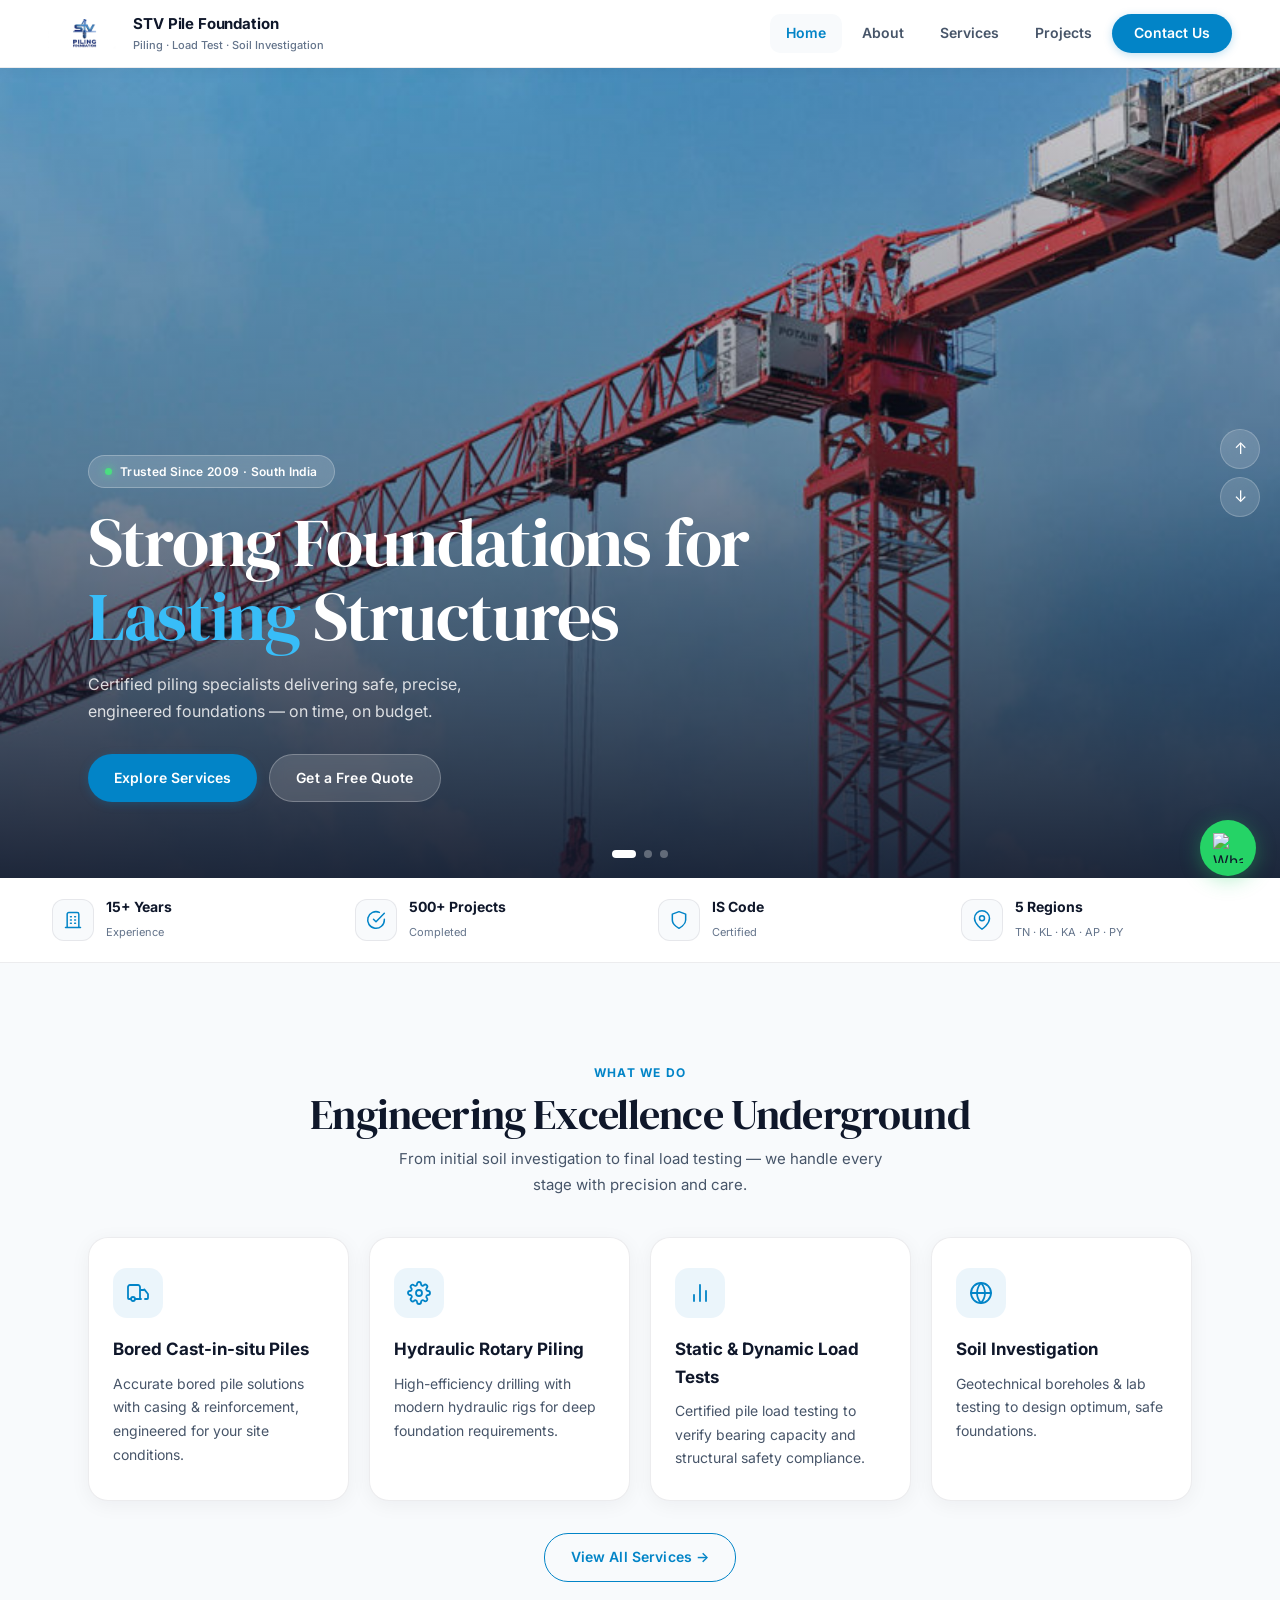
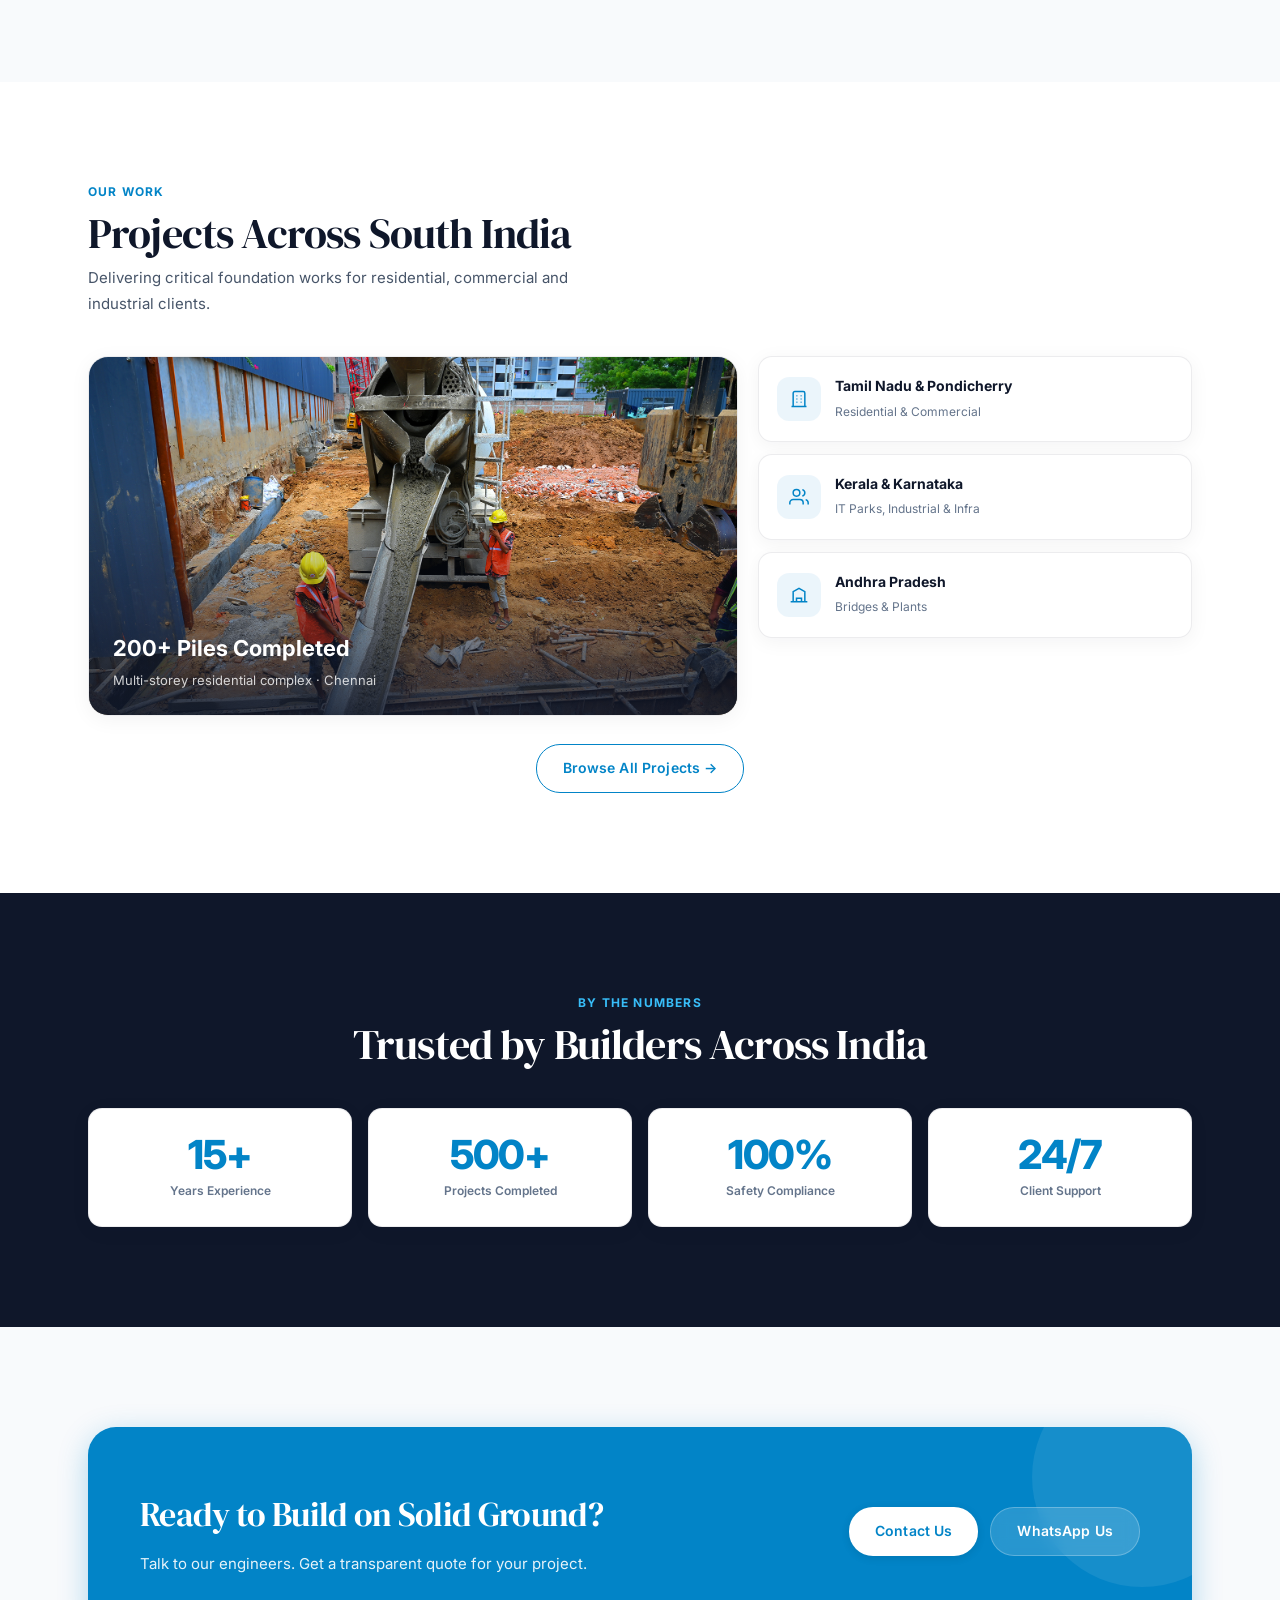
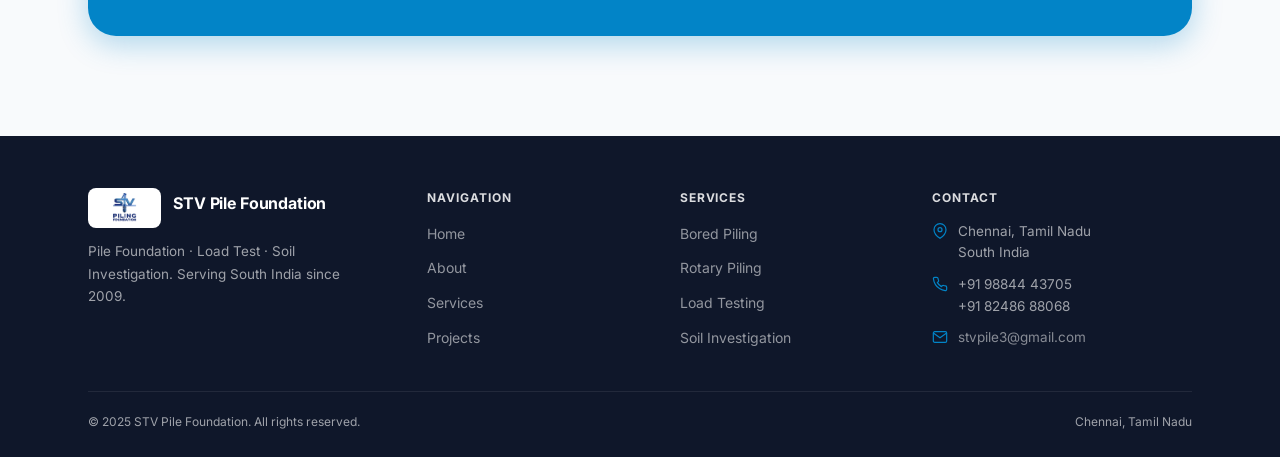
==== commit 72689eee: "Update STV website design and images" ====
--- a/index.html
+++ b/index.html
@@ -4,22 +4,22 @@
 <meta charset="utf-8"/>
 <meta name="viewport" content="width=device-width,initial-scale=1"/>
 <title>STV Pile Foundation | Piling & Foundation Services in Chennai, Tamil Nadu</title>
-<meta name="description" content="STV Pile Foundation — trusted piling contractor with 15+ years experience in Chennai. Bored piling, rotary piling, load testing & soil investigation across Tamil Nadu, Kerala & Andhra Pradesh."/>
+<meta name="description" content="STV Pile Foundation — trusted piling contractor with 15+ years experience in Chennai. Bored piling, rotary piling, load testing & soil investigation across Tamil Nadu, Kerala, Karnataka, Andhra Pradesh & Pondicherry."/>
 <meta name="keywords" content="pile foundation Chennai, piling contractor Tamil Nadu, bored piling services, hydraulic rotary piling, pile load testing, soil investigation Chennai, foundation engineering South India, piling company near me, best piling contractor Chennai"/>
 <meta name="author" content="STV Pile Foundation"/>
 <meta name="robots" content="index, follow"/>
 <link rel="canonical" href="https://stvpile.in/"/>
 <meta property="og:title" content="STV Pile Foundation | Piling & Foundation Services in Chennai"/>
 <meta property="og:description" content="Trusted piling contractor with 15+ years experience. Bored piling, rotary piling, load testing & soil investigation across South India."/>
-<meta property="og:image" content="https://stvpile.in/Images/logo.png"/>
+<meta property="og:image" content="https://stvpile.in/assets/images/logo.png"/>
 <meta property="og:url" content="https://stvpile.in/"/>
 <meta property="og:type" content="website"/>
 <meta property="og:site_name" content="STV Pile Foundation"/>
-<link rel="icon" type="image/png" href="Images/logo.png"/>
-<link rel="apple-touch-icon" href="Images/logo.png"/>
+<link rel="icon" type="image/png" href="assets/images/logo.png"/>
+<link rel="apple-touch-icon" href="assets/images/logo.png"/>
 <link rel="preconnect" href="https://fonts.googleapis.com"/>
 <link rel="preconnect" href="https://fonts.gstatic.com" crossorigin/>
-<link rel="stylesheet" href="style.css"/>
+<link rel="stylesheet" href="assets/css/style.css"/>
 <script type="application/ld+json">
 {
   "@context":"https://schema.org",
@@ -31,9 +31,9 @@
   "email":"stvpile3@gmail.com",
   "address":{"@type":"PostalAddress","addressLocality":"Chennai","addressRegion":"Tamil Nadu","addressCountry":"IN"},
   "geo":{"@type":"GeoCoordinates","latitude":"13.0827","longitude":"80.2707"},
-  "areaServed":["Tamil Nadu","Kerala","Andhra Pradesh"],
+  "areaServed":["Tamil Nadu","Kerala","Karnataka","Andhra Pradesh","Pondicherry"],
   "foundingDate":"2009",
-  "image":"https://stvpile.in/Images/logo.png",
+  "image":"https://stvpile.in/assets/images/logo.png",
   "priceRange":"$$",
   "openingHoursSpecification":{"@type":"OpeningHoursSpecification","dayOfWeek":["Monday","Tuesday","Wednesday","Thursday","Friday","Saturday","Sunday"],"opens":"00:00","closes":"23:59"}
 }
@@ -44,7 +44,7 @@
 <!-- Navbar -->
 <nav class="navbar" id="navbar">
   <a href="index.html" class="nav-brand">
-    <img class="nav-logo" src="Images/logo.png" alt="STV Pile Foundation Logo"/>
+    <img class="nav-logo" src="assets/images/logo.png" alt="STV Pile Foundation Logo"/>
     <div>
       <div class="nav-name">STV Pile Foundation</div>
       <div class="nav-sub">Piling · Load Test · Soil Investigation</div>
@@ -65,9 +65,9 @@
 <!-- Hero -->
 <section class="hero" id="hero">
   <div class="hero-slides" id="slides">
-    <div class="slide show" style="background-image:url('img1.jpg')"></div>
-    <div class="slide" style="background-image:url('img2.jpg')"></div>
-    <div class="slide" style="background-image:url('img3.jpg')"></div>
+    <div class="slide show" style="background-image:url('assets/images/img1.jpg')"></div>
+    <div class="slide" style="background-image:url('assets/images/img2.jpg')"></div>
+    <div class="slide" style="background-image:url('assets/images/img3.jpg')"></div>
   </div>
   <div class="hero-overlay"></div>
   <div class="hero-content">
@@ -107,7 +107,7 @@
     </div>
     <div class="trust-item">
       <div class="trust-icon"><svg viewBox="0 0 24 24"><path d="M21 10c0 7-9 13-9 13s-9-6-9-13a9 9 0 0118 0z"/><circle cx="12" cy="10" r="3"/></svg></div>
-      <div><strong>3 States</strong><span class="trust-label">TN · KL · AP</span></div>
+      <div><strong>5 Regions</strong><span class="trust-label">TN · KL · KA · AP · PY</span></div>
     </div>
   </div>
 </div>
@@ -158,7 +158,7 @@
     </div>
     <div class="projects-teaser anim">
       <div class="proj-main">
-        <img src="imgg1.jpg" alt="STV Pile Foundation project site — multi-storey residential complex in Chennai"/>
+        <img src="assets/images/imgg1.jpg" alt="STV Pile Foundation project site — multi-storey residential complex in Chennai"/>
         <div class="proj-main-overlay">
           <div>
             <h3>200+ Piles Completed</h3>
@@ -169,11 +169,11 @@
       <div class="proj-side">
         <div class="proj-side-item">
           <div class="proj-side-icon"><svg viewBox="0 0 24 24"><path d="M3 21h18M9 8h1M9 12h1M9 16h1M14 8h1M14 12h1M14 16h1M5 21V5a2 2 0 012-2h10a2 2 0 012 2v16"/></svg></div>
-          <div><strong>Tamil Nadu</strong><span class="side-label">Residential & Commercial</span></div>
+          <div><strong>Tamil Nadu & Pondicherry</strong><span class="side-label">Residential & Commercial</span></div>
         </div>
         <div class="proj-side-item">
           <div class="proj-side-icon"><svg viewBox="0 0 24 24"><path d="M17 21v-2a4 4 0 00-4-4H5a4 4 0 00-4 4v2"/><circle cx="9" cy="7" r="4"/><path d="M23 21v-2a4 4 0 00-3-3.87"/><path d="M16 3.13a4 4 0 010 7.75"/></svg></div>
-          <div><strong>Kerala</strong><span class="side-label">Industrial & Infrastructure</span></div>
+          <div><strong>Kerala & Karnataka</strong><span class="side-label">IT Parks, Industrial & Infra</span></div>
         </div>
         <div class="proj-side-item">
           <div class="proj-side-icon"><svg viewBox="0 0 24 24"><path d="M2 20h20M5 20V8l7-4 7 4v12"/><path d="M9 20v-4h6v4"/></svg></div>
@@ -195,17 +195,17 @@
       <h2 class="section-title">Trusted by Builders Across India</h2>
     </div>
     <div class="stats-row">
-      <div class="stat-card anim" style="background:rgba(255,255,255,.05);border-color:rgba(255,255,255,.08)">
-        <div class="num">15+</div><div class="lbl" style="color:rgba(255,255,255,.5)">Years Experience</div>
-      </div>
-      <div class="stat-card anim" style="background:rgba(255,255,255,.05);border-color:rgba(255,255,255,.08);animation-delay:.06s">
-        <div class="num">500+</div><div class="lbl" style="color:rgba(255,255,255,.5)">Projects Completed</div>
-      </div>
-      <div class="stat-card anim" style="background:rgba(255,255,255,.05);border-color:rgba(255,255,255,.08);animation-delay:.12s">
-        <div class="num">100%</div><div class="lbl" style="color:rgba(255,255,255,.5)">Safety Compliance</div>
-      </div>
-      <div class="stat-card anim" style="background:rgba(255,255,255,.05);border-color:rgba(255,255,255,.08);animation-delay:.18s">
-        <div class="num">24/7</div><div class="lbl" style="color:rgba(255,255,255,.5)">Client Support</div>
+      <div class="stat-card anim">
+        <div class="num">15+</div><div class="lbl">Years Experience</div>
+      </div>
+      <div class="stat-card anim" style="animation-delay:.06s">
+        <div class="num">500+</div><div class="lbl">Projects Completed</div>
+      </div>
+      <div class="stat-card anim" style="animation-delay:.12s">
+        <div class="num">100%</div><div class="lbl">Safety Compliance</div>
+      </div>
+      <div class="stat-card anim" style="animation-delay:.18s">
+        <div class="num">24/7</div><div class="lbl">Client Support</div>
       </div>
     </div>
   </div>
@@ -233,7 +233,7 @@
     <div class="footer-grid">
       <div class="footer-brand">
         <div class="nav-brand" style="margin-bottom:12px">
-          <img class="nav-logo" src="Images/logo.png" alt="STV Pile Foundation Logo"/>
+          <img class="nav-logo" src="assets/images/logo.png" alt="STV Pile Foundation Logo"/>
           <div><div class="nav-name">STV Pile Foundation</div></div>
         </div>
         <p>Pile Foundation · Load Test · Soil Investigation. Serving South India since 2009.</p>
--- a/assets/css/style.css
+++ b/assets/css/style.css
@@ -0,0 +1,433 @@
+/* ============================================================
+   STV PILE FOUNDATION — Pure White Modern Light Design System
+   ============================================================ */
+@import url('https://fonts.googleapis.com/css2?family=DM+Serif+Display&family=Inter:wght@300;400;500;600;700;800&display=swap');
+
+*,*::before,*::after{box-sizing:border-box;margin:0;padding:0}
+
+:root{
+  --text:#0f172a;--text-2:#475569;--text-3:#64748b;
+  --bg:#ffffff;--bg-2:#ffffff;--bg-3:#f8fafc;
+  --surface:#ffffff;--surface-border:rgba(15,23,42,.08);
+  --accent:#0284c7;--accent-hover:#0369a1;--accent-glow:rgba(2,132,199,.12);
+  --accent-g:linear-gradient(135deg,#0284c7,#0369a1);
+  --dark:#0f172a;--dark-2:#1e293b;
+  --cyan:#0ea5e9;--amber:#d97706;--green:#16a34a;
+  --radius:14px;--radius-lg:20px;--radius-xl:28px;
+  --shadow-xs:0 1px 3px rgba(15,23,42,.04);
+  --shadow:0 4px 20px rgba(15,23,42,.05);
+  --shadow-lg:0 12px 36px rgba(15,23,42,.09);
+  --shadow-glow:0 0 24px rgba(2,132,199,.15);
+  --ease:cubic-bezier(.4,0,.2,1);
+  --font:'Inter',-apple-system,BlinkMacSystemFont,'Segoe UI',Roboto,sans-serif;
+  --font-serif:'DM Serif Display',Georgia,serif;
+}
+
+html{scroll-behavior:smooth;-webkit-font-smoothing:antialiased;-moz-osx-font-smoothing:grayscale}
+body{font-family:var(--font);background:var(--bg);color:var(--text);line-height:1.6;overflow-x:hidden}
+a{color:inherit;text-decoration:none}
+img{max-width:100%;display:block}
+ul{list-style:none}
+
+/* Custom scrollbar */
+::-webkit-scrollbar{width:8px}
+::-webkit-scrollbar-track{background:var(--bg-3)}
+::-webkit-scrollbar-thumb{background:#cbd5e1;border-radius:4px}
+::-webkit-scrollbar-thumb:hover{background:var(--accent)}
+
+/* ======================== NAVBAR ======================== */
+.navbar{
+  position:sticky;top:0;left:0;right:0;z-index:100;
+  background:rgba(255,255,255,.95);
+  backdrop-filter:saturate(180%) blur(16px);-webkit-backdrop-filter:saturate(180%) blur(16px);
+  border-bottom:1px solid rgba(15,23,42,.08);
+  padding:0 20px;display:flex;align-items:center;justify-content:space-between;
+  height:64px;transition:all .3s var(--ease);
+  box-shadow:0 2px 12px rgba(15,23,42,.04);
+}
+.nav-brand{display:flex;align-items:center;gap:12px}
+.nav-logo{height:40px;width:auto;object-fit:contain;border-radius:8px}
+.nav-name{font-size:15px;font-weight:700;color:var(--text);letter-spacing:-.01em}
+.nav-sub{font-size:11px;color:var(--text-3);font-weight:500;margin-top:1px}
+.mainnav{
+  display:none;flex-direction:column;position:absolute;top:64px;left:0;right:0;
+  background:rgba(255,255,255,.98);backdrop-filter:blur(20px);-webkit-backdrop-filter:blur(20px);
+  padding:12px 16px 20px;border-bottom:1px solid rgba(15,23,42,.08);gap:4px;
+  box-shadow:0 12px 32px rgba(15,23,42,.1);
+}
+.mainnav.open{display:flex}
+.mainnav a{
+  font-size:14px;font-weight:600;color:var(--text-2);
+  padding:10px 16px;border-radius:10px;transition:all .2s var(--ease);display:block;
+}
+.mainnav a:hover,.mainnav a.active{background:var(--bg-3);color:var(--accent)}
+
+/* Contact Us Button in Nav - Normal Professional Style */
+.nav-cta{
+  background:var(--accent)!important;
+  color:#ffffff!important;
+  text-align:center;
+  border-radius:20px!important;
+  font-weight:600!important;
+  padding:9px 20px!important;
+  transition:background .25s var(--ease), transform .2s var(--ease), box-shadow .25s var(--ease)!important;
+  box-shadow:0 2px 8px rgba(2,132,199,.25)!important;
+}
+.nav-cta:hover{
+  background:var(--accent-hover)!important;
+  transform:translateY(-1px)!important;
+  box-shadow:0 4px 14px rgba(2,132,199,.35)!important;
+}
+
+.mobile-menu-btn{display:flex;flex-direction:column;gap:5px;background:none;border:none;cursor:pointer;padding:8px;width:40px;height:40px;align-items:center;justify-content:center}
+.mobile-menu-btn span{display:block;width:20px;height:2px;background:var(--text);border-radius:2px;transition:all .3s var(--ease)}
+.mobile-menu-btn.open span:nth-child(1){transform:translateY(7px) rotate(45deg)}
+.mobile-menu-btn.open span:nth-child(2){opacity:0}
+.mobile-menu-btn.open span:nth-child(3){transform:translateY(-7px) rotate(-45deg)}
+
+/* ======================== PAGE BANNER ======================== */
+.page-banner{
+  background:linear-gradient(135deg, #0f172a 0%, #1e293b 100%);
+  color:#fff;text-align:center;
+  padding:72px 20px 52px;position:relative;overflow:hidden;
+}
+.page-banner::before{
+  content:'';position:absolute;inset:0;
+  background:radial-gradient(ellipse at 50% 30%,rgba(2,132,199,.2) 0%,transparent 60%);
+}
+.page-banner h1{
+  font-family:var(--font-serif);font-size:clamp(32px,6vw,52px);font-weight:400;
+  letter-spacing:-.02em;line-height:1.1;position:relative;z-index:1;
+}
+.page-banner p{margin-top:12px;font-size:15px;color:rgba(255,255,255,.75);max-width:500px;margin-inline:auto;position:relative;z-index:1}
+.banner-line{width:44px;height:3px;background:var(--accent);margin:18px auto 0;border-radius:4px;position:relative;z-index:1}
+
+/* ======================== HERO ======================== */
+.hero{
+  position:relative;height:90svh;min-height:540px;
+  display:flex;align-items:flex-end;overflow:hidden;
+  background:var(--dark);
+}
+.hero-slides{position:absolute;inset:0}
+.slide{
+  position:absolute;inset:0;background-size:cover;background-position:center;
+  opacity:0;transition:opacity 1s ease,transform 7s ease;transform:scale(1.05);
+}
+.slide.show{opacity:1;transform:scale(1)}
+.hero-overlay{
+  position:absolute;inset:0;
+  background:linear-gradient(to top, rgba(15,23,42,.92) 0%, rgba(15,23,42,.45) 50%, rgba(15,23,42,.2) 100%);
+}
+.hero-content{position:relative;z-index:2;padding:0 20px 52px;width:100%;max-width:1200px;margin:0 auto}
+.hero-tag{
+  display:inline-flex;align-items:center;gap:8px;
+  background:rgba(255,255,255,.15);backdrop-filter:blur(12px);
+  border:1px solid rgba(255,255,255,.25);
+  color:#ffffff;font-size:12px;font-weight:600;letter-spacing:.03em;
+  padding:6px 16px;border-radius:20px;margin-bottom:18px;
+}
+.hero-tag span{width:7px;height:7px;border-radius:50%;background:#4ade80;display:block;box-shadow:0 0 8px #4ade80}
+.hero h1{
+  font-family:var(--font-serif);font-size:clamp(34px,7vw,68px);font-weight:400;
+  color:#fff;letter-spacing:-.02em;line-height:1.08;max-width:680px;margin-bottom:18px;
+}
+.hero h1 em{font-style:normal;color:#38bdf8}
+.hero p{font-size:16px;color:rgba(255,255,255,.82);max-width:460px;line-height:1.7;margin-bottom:28px}
+.hero-btns{display:flex;gap:12px;flex-wrap:wrap}
+.hero-dots{position:absolute;bottom:20px;left:50%;transform:translateX(-50%);z-index:4;display:flex;gap:8px}
+.dot{width:8px;height:8px;border-radius:50%;background:rgba(255,255,255,.3);cursor:pointer;transition:all .3s var(--ease)}
+.dot.active{background:#ffffff;width:24px;border-radius:4px}
+.hero-arrows{position:absolute;right:20px;top:50%;transform:translateY(-50%);z-index:4;display:flex;flex-direction:column;gap:8px}
+.arrow-btn{
+  width:40px;height:40px;
+  background:rgba(255,255,255,.15);backdrop-filter:blur(12px);
+  border:1px solid rgba(255,255,255,.2);border-radius:50%;
+  cursor:pointer;color:#fff;font-size:16px;
+  display:flex;align-items:center;justify-content:center;
+  transition:all .25s var(--ease);user-select:none;
+}
+.arrow-btn:hover{background:rgba(255,255,255,.3);transform:scale(1.08)}
+
+/* ======================== TRUST BAR ======================== */
+.trust-bar{
+  background:var(--surface);
+  border-bottom:1px solid var(--surface-border);
+  box-shadow:var(--shadow-xs);
+  padding:0 20px;
+}
+.trust-inner{
+  max-width:1200px;margin:0 auto;
+  display:grid;grid-template-columns:1fr 1fr;gap:12px;
+}
+.trust-item{
+  display:flex;align-items:center;gap:12px;
+  padding:18px 12px;
+  transition:all .25s var(--ease);
+}
+.trust-icon{
+  width:42px;height:42px;border-radius:12px;
+  background:var(--bg-3);border:1px solid var(--surface-border);
+  display:flex;align-items:center;justify-content:center;flex-shrink:0;
+}
+.trust-icon svg{width:20px;height:20px;stroke:var(--accent);fill:none;stroke-width:1.8;stroke-linecap:round;stroke-linejoin:round}
+.trust-item strong{display:block;font-size:14px;font-weight:700;color:var(--text)}
+.trust-item .trust-label{font-size:11px;color:var(--text-3)}
+
+/* ======================== SECTIONS ======================== */
+.container{max-width:1200px;margin:0 auto;padding:0 20px}
+.section{padding:72px 0}
+.section-alt{background:var(--bg-3)}
+.section-dark{background:var(--dark);color:#fff}
+.section-dark .section-title{color:#fff}
+.section-dark .section-sub{color:rgba(255,255,255,.7)}
+.section-dark .section-label{color:#38bdf8}
+.section-label{font-size:12px;font-weight:700;letter-spacing:.1em;text-transform:uppercase;color:var(--accent);margin-bottom:8px}
+.section-title{font-family:var(--font-serif);font-size:clamp(28px,4.5vw,42px);font-weight:400;letter-spacing:-.02em;color:var(--text);line-height:1.15}
+.section-sub{font-size:15px;color:var(--text-2);max-width:520px;margin-top:8px;line-height:1.7}
+.section-head{margin-bottom:40px}
+.section-head.centered{text-align:center}
+.section-head.centered .section-sub{margin-inline:auto}
+
+/* ======================== BUTTONS ======================== */
+.btn{
+  display:inline-flex;align-items:center;justify-content:center;
+  padding:12px 26px;border-radius:24px;font-size:14px;font-weight:600;letter-spacing:.01em;
+  transition:all .25s var(--ease);cursor:pointer;border:none;font-family:var(--font);
+}
+.btn-primary{background:var(--accent);color:#fff;box-shadow:0 2px 10px rgba(2,132,199,.25)}
+.btn-primary:hover{background:var(--accent-hover);transform:translateY(-1px);box-shadow:0 4px 16px rgba(2,132,199,.35)}
+.btn-outline{background:transparent;color:var(--accent);border:1.5px solid var(--accent)}
+.btn-outline:hover{background:var(--accent);color:#fff;transform:translateY(-1px)}
+.btn-white{background:#fff;color:var(--accent);box-shadow:0 2px 8px rgba(0,0,0,.1)}
+.btn-white:hover{background:rgba(255,255,255,.92);transform:translateY(-1px)}
+.btn-ghost{background:rgba(255,255,255,.15);backdrop-filter:blur(8px);color:#fff;border:1px solid rgba(255,255,255,.25)}
+.btn-ghost:hover{background:rgba(255,255,255,.25)}
+
+/* ======================== SERVICE CARDS ======================== */
+.services-grid,.mini-cards{display:grid;grid-template-columns:1fr;gap:18px}
+.service-card{
+  background:var(--surface);border-radius:var(--radius-lg);padding:30px 24px;
+  box-shadow:var(--shadow);border:1px solid var(--surface-border);
+  transition:all .35s var(--ease);position:relative;overflow:hidden;
+}
+.service-card::before{
+  content:'';position:absolute;top:0;left:0;right:0;height:3px;
+  background:var(--accent);transform:scaleX(0);transform-origin:left;transition:transform .4s var(--ease);
+}
+.service-card:hover::before{transform:scaleX(1)}
+.service-card:hover{transform:translateY(-5px);box-shadow:var(--shadow-lg);border-color:rgba(2,132,199,.2)}
+.svc-icon{
+  width:50px;height:50px;background:rgba(2,132,199,.08);border-radius:14px;
+  display:flex;align-items:center;justify-content:center;margin-bottom:18px;
+}
+.svc-icon svg{width:24px;height:24px;stroke:var(--accent);fill:none;stroke-width:1.8;stroke-linecap:round;stroke-linejoin:round}
+.service-card h3{font-size:17px;font-weight:700;color:var(--text);margin-bottom:8px}
+.service-card p{font-size:14px;color:var(--text-2);line-height:1.7}
+
+/* ======================== PROJECT CARDS ======================== */
+.projects-grid{display:grid;grid-template-columns:1fr;gap:18px}
+.project-card{
+  background:var(--surface);border-radius:var(--radius-lg);overflow:hidden;
+  box-shadow:var(--shadow);border:1px solid var(--surface-border);
+  transition:all .35s var(--ease);
+}
+.project-card:hover{transform:translateY(-5px);box-shadow:var(--shadow-lg);border-color:rgba(2,132,199,.2)}
+.project-img-bg{height:220px;background-size:cover;background-position:center;transition:transform .5s var(--ease)}
+.project-card:hover .project-img-bg{transform:scale(1.05)}
+.project-body{padding:22px}
+.project-body h3{font-size:17px;font-weight:700;color:var(--text);margin-bottom:6px}
+.project-body p{font-size:13.5px;color:var(--text-2);line-height:1.7}
+.project-tag{
+  display:inline-block;margin-top:12px;
+  background:rgba(2,132,199,.08);color:var(--accent);
+  font-size:11.5px;font-weight:600;padding:5px 14px;border-radius:20px;
+}
+
+/* ======================== STAT CARDS ======================== */
+.stats-row{display:grid;grid-template-columns:repeat(2,1fr);gap:14px;margin-top:36px}
+.stat-card{
+  background:var(--surface);border-radius:var(--radius);padding:26px 16px;text-align:center;
+  box-shadow:var(--shadow);border:1px solid var(--surface-border);
+  transition:all .3s var(--ease);
+}
+.stat-card:hover{transform:translateY(-3px);box-shadow:var(--shadow-lg)}
+.stat-card .num{font-size:40px;font-weight:800;color:var(--accent);letter-spacing:-.03em;line-height:1}
+.stat-card .lbl{font-size:12px;color:var(--text-3);margin-top:6px;font-weight:600}
+
+/* ======================== STEP CARDS ======================== */
+.steps-grid{display:grid;grid-template-columns:1fr;gap:16px;counter-reset:step}
+.step-card{
+  background:var(--surface);border-radius:var(--radius);padding:26px 20px;
+  box-shadow:var(--shadow);border:1px solid var(--surface-border);
+  position:relative;transition:all .3s var(--ease);
+}
+.step-card:hover{transform:translateY(-4px);box-shadow:var(--shadow-lg)}
+.step-num{font-size:48px;font-weight:800;color:rgba(2,132,199,.15);line-height:1;margin-bottom:12px}
+.step-card h4{font-size:16px;font-weight:700;color:var(--text);margin-bottom:6px}
+.step-card p{font-size:13.5px;color:var(--text-2);line-height:1.7}
+
+/* ======================== GLASS CARD ======================== */
+.glass-card{
+  background:var(--surface);border:1px solid var(--surface-border);
+  border-radius:var(--radius-lg);box-shadow:var(--shadow);
+  padding:28px 20px;transition:all .35s var(--ease);
+}
+.glass-card:hover{transform:translateY(-4px);box-shadow:var(--shadow-lg)}
+
+/* ======================== PROJECTS TEASER (Home) ======================== */
+.projects-teaser{display:grid;grid-template-columns:1fr;gap:18px}
+.proj-main{
+  border-radius:var(--radius-lg);overflow:hidden;position:relative;min-height:260px;
+  box-shadow:var(--shadow);border:1px solid var(--surface-border);
+}
+.proj-main img{width:100%;height:100%;object-fit:cover;position:absolute;inset:0;transition:transform .6s var(--ease)}
+.proj-main:hover img{transform:scale(1.05)}
+.proj-main-overlay{
+  position:absolute;inset:0;
+  background:linear-gradient(to top,rgba(15,23,42,.85) 0%,transparent 60%);
+  display:flex;align-items:flex-end;padding:24px;color:#fff;
+}
+.proj-main-overlay h3{font-size:22px;font-weight:700}
+.proj-main-overlay p{font-size:13px;color:rgba(255,255,255,.8);margin-top:4px}
+.proj-side{display:flex;flex-direction:column;gap:12px}
+.proj-side-item{
+  background:var(--surface);border-radius:var(--radius);padding:18px;
+  box-shadow:var(--shadow);border:1px solid var(--surface-border);
+  display:flex;align-items:center;gap:14px;transition:all .3s var(--ease);
+}
+.proj-side-item:hover{transform:translateX(4px);box-shadow:var(--shadow-lg)}
+.proj-side-icon{
+  width:44px;height:44px;border-radius:12px;flex-shrink:0;
+  background:rgba(2,132,199,.08);display:flex;align-items:center;justify-content:center;
+}
+.proj-side-icon svg{width:20px;height:20px;stroke:var(--accent);fill:none;stroke-width:1.8}
+.proj-side-item strong{display:block;font-size:14px;color:var(--text)}
+.proj-side-item .side-label{font-size:12px;color:var(--text-3)}
+
+/* ======================== CTA ======================== */
+.cta-section{
+  background:var(--accent);
+  border-radius:var(--radius-xl);padding:44px 28px;
+  color:#fff;text-align:center;box-shadow:0 8px 30px rgba(2,132,199,.3);
+  position:relative;overflow:hidden;
+}
+.cta-section::before{content:'';position:absolute;top:-60px;right:-60px;width:220px;height:220px;border-radius:50%;background:rgba(255,255,255,.08)}
+.cta-section h2{font-family:var(--font-serif);font-size:clamp(24px,5vw,34px);font-weight:400;letter-spacing:-.02em}
+.cta-section p{opacity:.9;margin-top:10px;font-size:15px}
+.cta-btns{display:flex;gap:12px;flex-wrap:wrap;justify-content:center;margin-top:26px}
+
+/* ======================== CONTACT ======================== */
+.contact-layout{display:grid;grid-template-columns:1fr;gap:28px;align-items:start}
+.info-card{
+  background:var(--surface);border-radius:var(--radius);padding:20px;
+  display:flex;align-items:center;gap:16px;box-shadow:var(--shadow);
+  border:1px solid var(--surface-border);margin-bottom:12px;transition:all .3s var(--ease);
+  border-left:4px solid var(--accent);
+}
+.info-card:hover{transform:translateX(5px);box-shadow:var(--shadow-lg)}
+.info-icon{
+  width:46px;height:46px;flex-shrink:0;border-radius:12px;
+  background:rgba(2,132,199,.08);display:flex;align-items:center;justify-content:center;
+}
+.info-icon svg{width:22px;height:22px;stroke:var(--accent);fill:none;stroke-width:1.8;stroke-linecap:round;stroke-linejoin:round}
+.info-text h3{font-size:14.5px;font-weight:700;color:var(--text);margin-bottom:2px}
+.info-text p,.info-text a{font-size:13.5px;color:var(--text-2);line-height:1.6}
+.info-text a:hover{color:var(--accent)}
+.contact-panel{
+  background:linear-gradient(135deg,#0f172a 0%,#1e293b 100%);
+  border-radius:var(--radius-lg);padding:34px 26px;color:#fff;
+  position:relative;overflow:hidden;box-shadow:var(--shadow-lg);
+}
+.contact-panel h3{font-family:var(--font-serif);font-size:26px;font-weight:400;margin-bottom:10px}
+.contact-panel p{font-size:14px;color:rgba(255,255,255,.8);line-height:1.7}
+.check-list{margin-top:20px;display:flex;flex-direction:column;gap:10px}
+.check-list li{font-size:14px;color:rgba(255,255,255,.9);display:flex;gap:10px;align-items:flex-start;list-style:none}
+.check-list li::before{content:'✓';font-weight:700;color:#38bdf8;flex-shrink:0}
+.service-coverage{
+  margin-top:16px;background:var(--surface);border-radius:var(--radius);
+  padding:24px;box-shadow:var(--shadow);border:1px solid var(--surface-border);
+}
+.service-coverage h4{font-size:12px;font-weight:700;letter-spacing:.08em;text-transform:uppercase;color:var(--text-3);margin-bottom:12px}
+.coverage-tags{display:flex;gap:8px;flex-wrap:wrap}
+.coverage-tag{background:rgba(2,132,199,.08);color:var(--accent);font-size:12px;font-weight:600;padding:6px 14px;border-radius:16px}
+
+/* ======================== ABOUT GRID ======================== */
+.about-grid{display:grid;grid-template-columns:1fr;gap:32px;align-items:center}
+.about-img{border-radius:var(--radius-lg);overflow:hidden;box-shadow:var(--shadow-lg);border:1px solid var(--surface-border)}
+.about-img img{width:100%;height:300px;object-fit:cover}
+
+/* ======================== REGION CARDS ======================== */
+.region-grid{display:grid;grid-template-columns:1fr;gap:16px}
+
+/* ======================== FOOTER ======================== */
+footer{background:var(--dark);color:rgba(255,255,255,.6);padding:52px 0 26px}
+.footer-grid{display:grid;grid-template-columns:1fr;gap:36px;margin-bottom:32px}
+.footer-brand .nav-name{color:#fff;font-size:16px;margin-bottom:8px}
+.footer-brand p{font-size:13.5px;line-height:1.7;max-width:280px}
+footer h4{color:rgba(255,255,255,.85);font-size:12px;font-weight:700;letter-spacing:.08em;text-transform:uppercase;margin-bottom:14px}
+.footer-links{display:flex;flex-direction:column;gap:9px}
+.footer-links a{font-size:14px;color:rgba(255,255,255,.55);transition:color .2s}
+.footer-links a:hover{color:#ffffff}
+.footer-contact-item{display:flex;gap:10px;font-size:13.5px;margin-bottom:10px;align-items:flex-start}
+.footer-contact-item svg{width:16px;height:16px;stroke:var(--accent);fill:none;stroke-width:1.8;flex-shrink:0;margin-top:2px}
+.footer-divider{border:none;border-top:1px solid rgba(255,255,255,.08);margin-bottom:20px}
+.footer-bottom{display:flex;flex-direction:column;gap:4px;font-size:12px;text-align:center}
+
+/* ======================== WHATSAPP FAB ======================== */
+.wa{
+  position:fixed;right:20px;bottom:20px;width:54px;height:54px;border-radius:50%;
+  background:#25D366;display:flex;align-items:center;justify-content:center;
+  box-shadow:0 4px 20px rgba(37,211,102,.35);z-index:999;transition:all .3s var(--ease);
+}
+.wa:hover{transform:scale(1.1) translateY(-2px);box-shadow:0 6px 24px rgba(37,211,102,.45)}
+.wa img{width:28px;height:28px}
+
+/* ======================== ANIMATIONS ======================== */
+@keyframes fadeUp{from{opacity:0;transform:translateY(24px)}to{opacity:1;transform:translateY(0)}}
+.anim{opacity:0}
+.anim.visible{animation:fadeUp .6s var(--ease) forwards}
+
+/* ======================== TABLET (768px) ======================== */
+@media(min-width:768px){
+  .navbar{padding:0 32px;height:64px}
+  .mainnav{top:64px}
+  .hero-content{padding:0 32px 64px}
+  .hero h1{font-size:clamp(38px,6.5vw,68px)}
+  .container{padding:0 32px}
+  .section{padding:88px 0}
+  .trust-inner{grid-template-columns:repeat(4,1fr)}
+  .mini-cards,.services-grid{grid-template-columns:repeat(2,1fr);gap:20px}
+  .projects-grid{grid-template-columns:repeat(2,1fr);gap:20px}
+  .steps-grid{grid-template-columns:repeat(2,1fr);gap:20px}
+  .stats-row{grid-template-columns:repeat(4,1fr);gap:16px}
+  .projects-teaser{grid-template-columns:1.5fr 1fr;gap:20px}
+  .contact-layout{grid-template-columns:1fr 1fr;gap:36px}
+  .about-grid{grid-template-columns:1fr 1fr;gap:48px}
+  .about-img img{height:360px}
+  .region-grid{grid-template-columns:repeat(3,1fr);gap:20px}
+  .footer-grid{grid-template-columns:1.4fr 1fr 1fr 1.2fr;gap:36px}
+  .footer-bottom{flex-direction:row;justify-content:space-between}
+  .cta-section{padding:52px 44px;text-align:left;display:flex;align-items:center;justify-content:space-between;gap:36px}
+  .cta-btns{margin-top:0;justify-content:flex-end}
+  .page-banner{padding:84px 32px 60px}
+}
+
+/* ======================== DESKTOP (1024px) ======================== */
+@media(min-width:1024px){
+  .navbar{padding:0 48px;height:68px}
+  .mainnav{display:flex;flex-direction:row;position:static;background:none;backdrop-filter:none;padding:0;border-bottom:none;gap:4px;box-shadow:none}
+  .mainnav a{font-size:14px;padding:8px 16px}
+  .nav-cta{padding:8px 22px!important;border-radius:20px!important}
+  .mobile-menu-btn{display:none}
+  .hero-content{padding:0 48px 76px}
+  .container{padding:0 48px}
+  .section{padding:100px 0}
+  .mini-cards{grid-template-columns:repeat(4,1fr)}
+  .services-grid{grid-template-columns:repeat(3,1fr)}
+  .projects-grid{grid-template-columns:repeat(3,1fr)}
+  .steps-grid{grid-template-columns:repeat(4,1fr)}
+  .proj-main{min-height:360px}
+  .cta-section{padding:60px 52px}
+  .wa{right:24px;bottom:24px;width:56px;height:56px}
+  .wa img{width:30px;height:30px}
+}
